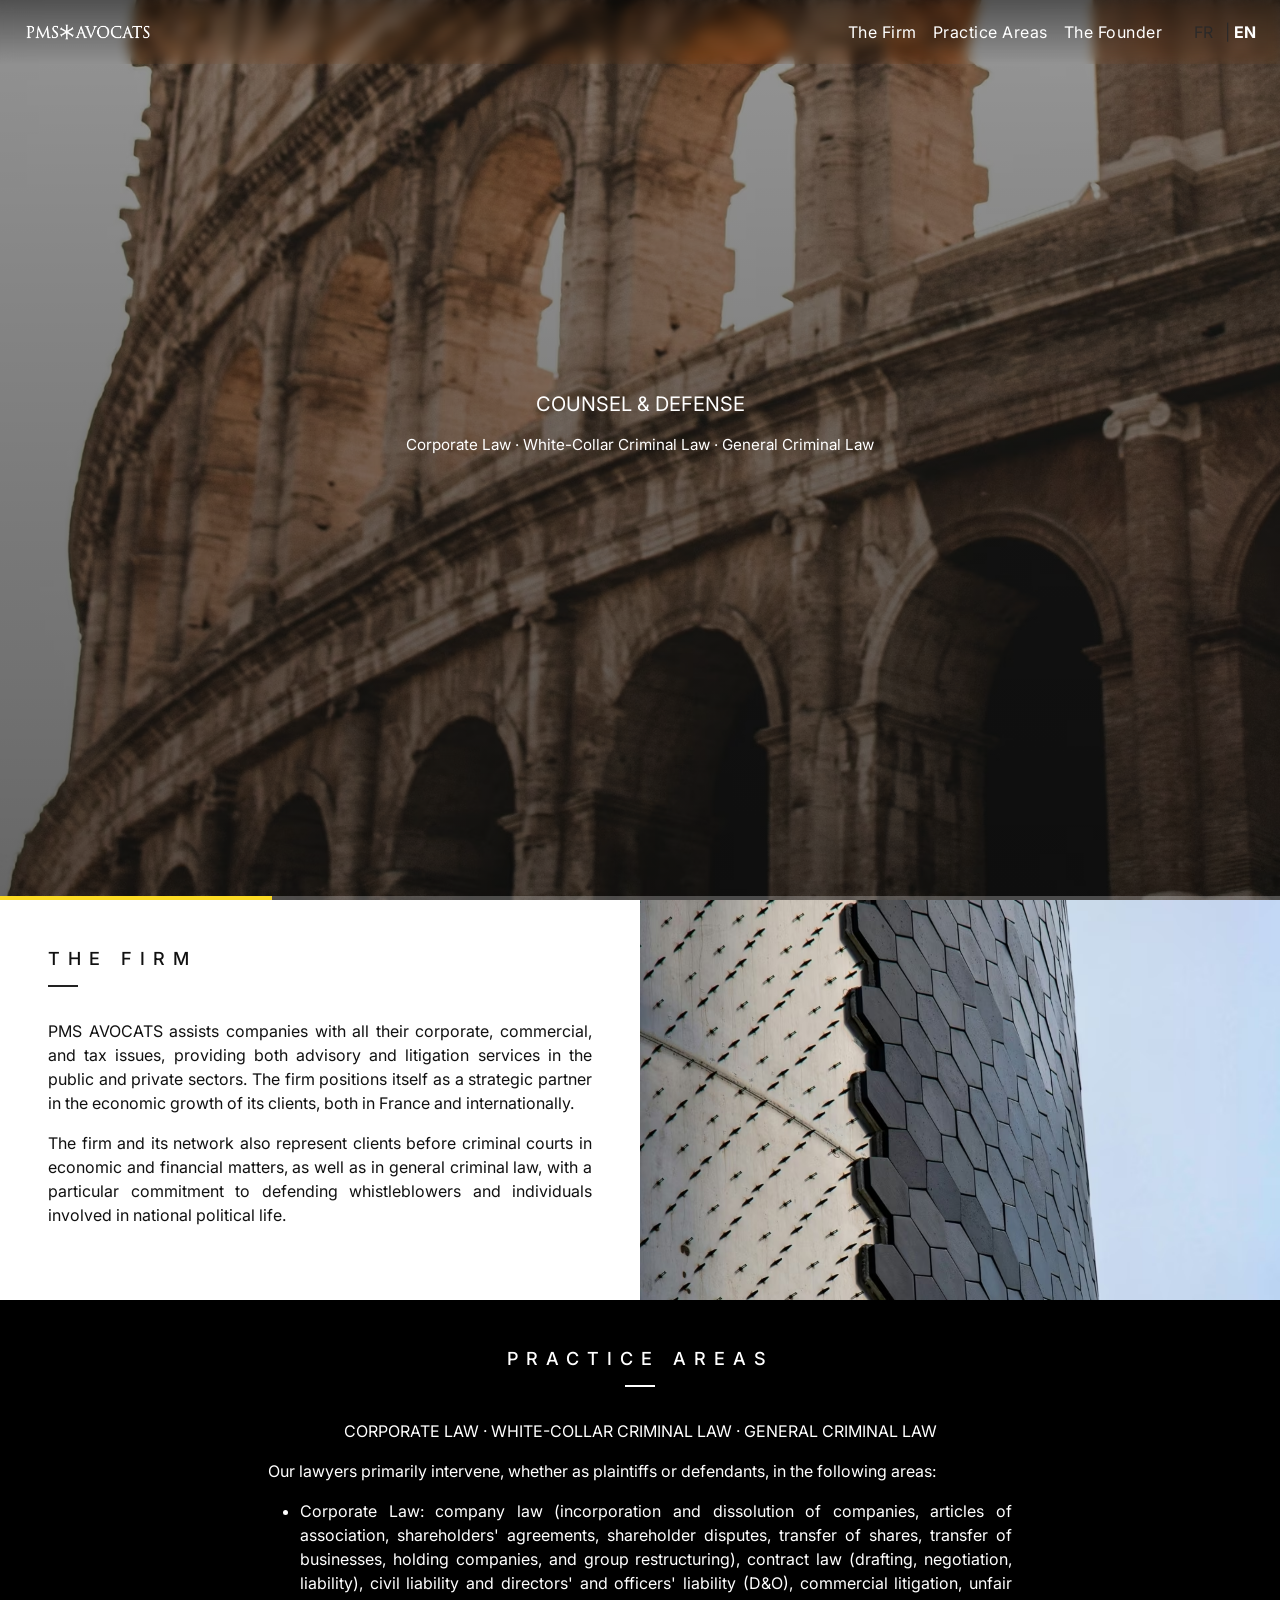
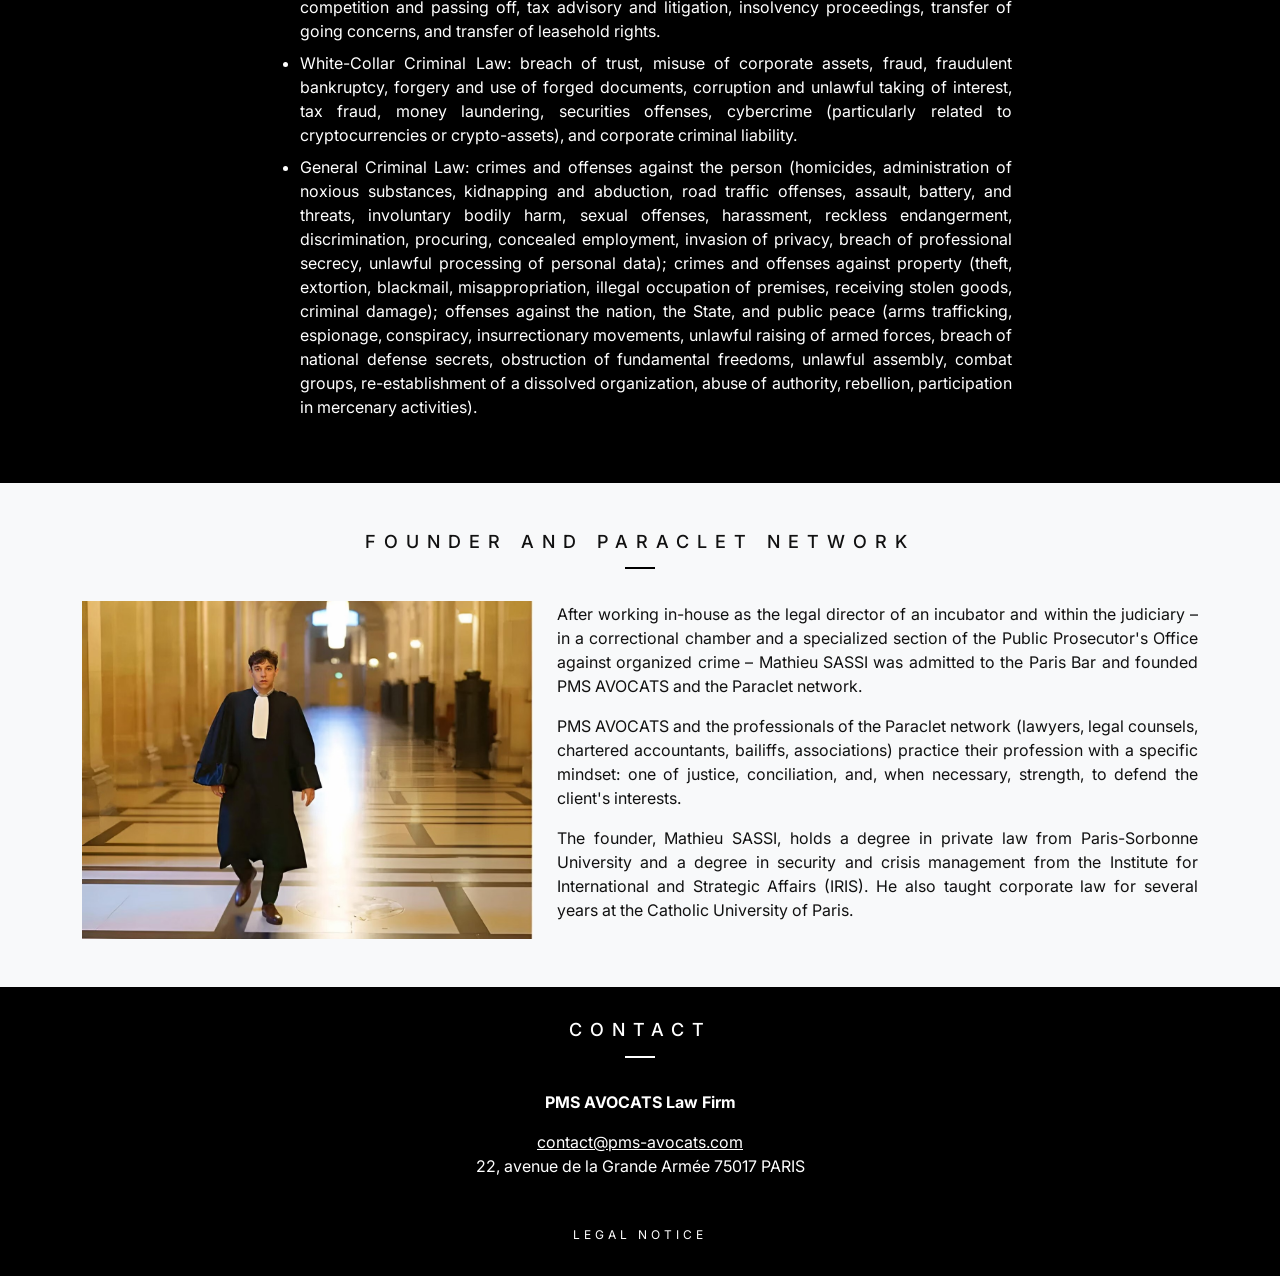
==== en/index.html @ 6a9037cd "Optimize font loading in index.html" ====
<!DOCTYPE html>
<html lang="en">
<head>
  <meta charset="UTF-8" />
  <meta name="viewport" content="width=device-width, initial-scale=1" />
  <meta name="description" content="PMS AVOCATS, founded by Mathieu Sassi, advises and defends companies and individuals in corporate law, white-collar criminal law, and general criminal law. Counsel, defense, and expertise in Paris and throughout France.">
  <meta name="color-scheme" content="light dark" />
  <link rel="canonical" href="https://www.pms-avocats.com/en/">
  <link rel="alternate" hreflang="fr" href="https://www.pms-avocats.com/" />
  <link rel="alternate" hreflang="en" href="https://www.pms-avocats.com/en/" />
  <title>PMS AVOCATS – Law Firm in Paris | Corporate Law, White-Collar Criminal Law & General Criminal Law</title>
  
  <link rel="preconnect" href="https://fonts.googleapis.com">
  <link rel="preconnect" href="https://fonts.gstatic.com" crossorigin>

  <link rel="stylesheet" href="https://fonts.googleapis.com/css2?family=Inter:wght@400;500;600;700&display=swap" media="print" onload="this.media='all'">

  <noscript>
    <link rel="stylesheet" href="https://fonts.googleapis.com/css2?family=Inter:wght@400;500;600;700&display=swap">
  </noscript>
  
  <style>@charset "UTF-8";:root{--bs-blue:#0d6efd;--bs-indigo:#6610f2;--bs-purple:#6f42c1;--bs-pink:#d63384;--bs-red:#dc3545;--bs-orange:#fd7e14;--bs-yellow:#ffc107;--bs-green:#198754;--bs-teal:#20c997;--bs-cyan:#0dcaf0;--bs-black:#000;--bs-white:#fff;--bs-gray:#6c757d;--bs-gray-dark:#343a40;--bs-gray-100:#f8f9fa;--bs-gray-200:#e9ecef;--bs-gray-300:#dee2e6;--bs-gray-400:#ced4da;--bs-gray-500:#adb5bd;--bs-gray-600:#6c757d;--bs-gray-700:#495057;--bs-gray-800:#343a40;--bs-gray-900:#212529;--bs-primary:#0d6efd;--bs-secondary:#6c757d;--bs-success:#198754;--bs-info:#0dcaf0;--bs-warning:#ffc107;--bs-danger:#dc3545;--bs-light:#f8f9fa;--bs-dark:#212529;--bs-primary-rgb:13,110,253;--bs-secondary-rgb:108,117,125;--bs-success-rgb:25,135,84;--bs-info-rgb:13,202,240;--bs-warning-rgb:255,193,7;--bs-danger-rgb:220,53,69;--bs-light-rgb:248,249,250;--bs-dark-rgb:33,37,41;--bs-primary-text-emphasis:#052c65;--bs-secondary-text-emphasis:#2b2f32;--bs-success-text-emphasis:#0a3622;--bs-info-text-emphasis:#055160;--bs-warning-text-emphasis:#664d03;--bs-danger-text-emphasis:#58151c;--bs-light-text-emphasis:#495057;--bs-dark-text-emphasis:#495057;--bs-primary-bg-subtle:#cfe2ff;--bs-secondary-bg-subtle:#e2e3e5;--bs-success-bg-subtle:#d1e7dd;--bs-info-bg-subtle:#cff4fc;--bs-warning-bg-subtle:#fff3cd;--bs-danger-bg-subtle:#f8d7da;--bs-light-bg-subtle:#fcfcfd;--bs-dark-bg-subtle:#ced4da;--bs-primary-border-subtle:#9ec5fe;--bs-secondary-border-subtle:#c4c8cb;--bs-success-border-subtle:#a3cfbb;--bs-info-border-subtle:#9eeaf9;--bs-warning-border-subtle:#ffe69c;--bs-danger-border-subtle:#f1aeb5;--bs-light-border-subtle:#e9ecef;--bs-dark-border-subtle:#adb5bd;--bs-white-rgb:255,255,255;--bs-black-rgb:0,0,0;--bs-font-sans-serif:system-ui,-apple-system,"Segoe UI",Roboto,"Helvetica Neue","Noto Sans","Liberation Sans",Arial,sans-serif,"Apple Color Emoji","Segoe UI Emoji","Segoe UI Symbol","Noto Color Emoji";--bs-font-monospace:SFMono-Regular,Menlo,Monaco,Consolas,"Liberation Mono","Courier New",monospace;--bs-gradient:linear-gradient(180deg, rgba(255, 255, 255, 0.15), rgba(255, 255, 255, 0));--bs-body-font-family:var(--bs-font-sans-serif);--bs-body-font-size:1rem;--bs-body-font-weight:400;--bs-body-line-height:1.5;--bs-body-color:#212529;--bs-body-color-rgb:33,37,41;--bs-body-bg:#fff;--bs-body-bg-rgb:255,255,255;--bs-emphasis-color:#000;--bs-emphasis-color-rgb:0,0,0;--bs-secondary-color:rgba(33, 37, 41, 0.75);--bs-secondary-color-rgb:33,37,41;--bs-secondary-bg:#e9ecef;--bs-secondary-bg-rgb:233,236,239;--bs-tertiary-color:rgba(33, 37, 41, 0.5);--bs-tertiary-color-rgb:33,37,41;--bs-tertiary-bg:#f8f9fa;--bs-tertiary-bg-rgb:248,249,250;--bs-heading-color:inherit;--bs-link-color:#0d6efd;--bs-link-color-rgb:13,110,253;--bs-link-decoration:underline;--bs-link-hover-color:#0a58ca;--bs-link-hover-color-rgb:10,88,202;--bs-code-color:#d63384;--bs-highlight-color:#212529;--bs-highlight-bg:#fff3cd;--bs-border-width:1px;--bs-border-style:solid;--bs-border-color:#dee2e6;--bs-border-color-translucent:rgba(0, 0, 0, 0.175);--bs-border-radius:0.375rem;--bs-border-radius-sm:0.25rem;--bs-border-radius-lg:0.5rem;--bs-border-radius-xl:1rem;--bs-border-radius-xxl:2rem;--bs-border-radius-2xl:var(--bs-border-radius-xxl);--bs-border-radius-pill:50rem;--bs-box-shadow:0 0.5rem 1rem rgba(0, 0, 0, 0.15);--bs-box-shadow-sm:0 0.125rem 0.25rem rgba(0, 0, 0, 0.075);--bs-box-shadow-lg:0 1rem 3rem rgba(0, 0, 0, 0.175);--bs-box-shadow-inset:inset 0 1px 2px rgba(0, 0, 0, 0.075);--bs-focus-ring-width:0.25rem;--bs-focus-ring-opacity:0.25;--bs-focus-ring-color:rgba(13, 110, 253, 0.25);--bs-form-valid-color:#198754;--bs-form-valid-border-color:#198754;--bs-form-invalid-color:#dc3545;--bs-form-invalid-border-color:#dc3545}*,::after,::before{box-sizing:border-box}@media (prefers-reduced-motion:no-preference){:root{scroll-behavior:smooth}}body{margin:0;font-family:var(--bs-body-font-family);font-size:var(--bs-body-font-size);font-weight:var(--bs-body-font-weight);line-height:var(--bs-body-line-height);color:var(--bs-body-color);text-align:var(--bs-body-text-align);background-color:var(--bs-body-bg);-webkit-text-size-adjust:100%}p{margin-top:0;margin-bottom:1rem}ul{padding-left:2rem}ul{margin-top:0;margin-bottom:1rem}a{color:rgba(var(--bs-link-color-rgb),var(--bs-link-opacity,1));text-decoration:underline}img{vertical-align:middle}button{border-radius:0}button{margin:0;font-family:inherit;font-size:inherit;line-height:inherit}button{text-transform:none}[type=button],button{-webkit-appearance:button}::-moz-focus-inner{padding:0;border-style:none}::-webkit-datetime-edit-day-field,::-webkit-datetime-edit-fields-wrapper,::-webkit-datetime-edit-hour-field,::-webkit-datetime-edit-minute,::-webkit-datetime-edit-month-field,::-webkit-datetime-edit-text,::-webkit-datetime-edit-year-field{padding:0}::-webkit-inner-spin-button{height:auto}::-webkit-search-decoration{-webkit-appearance:none}::-webkit-color-swatch-wrapper{padding:0}::-webkit-file-upload-button{font:inherit;-webkit-appearance:button}::file-selector-button{font:inherit;-webkit-appearance:button}.container-fluid{--bs-gutter-x:1.5rem;--bs-gutter-y:0;width:100%;padding-right:calc(var(--bs-gutter-x)*.5);padding-left:calc(var(--bs-gutter-x)*.5);margin-right:auto;margin-left:auto}:root{--bs-breakpoint-xs:0;--bs-breakpoint-sm:576px;--bs-breakpoint-md:768px;--bs-breakpoint-lg:992px;--bs-breakpoint-xl:1200px;--bs-breakpoint-xxl:1400px}.collapse:not(.show){display:none}.nav-link{display:block;padding:var(--bs-nav-link-padding-y) var(--bs-nav-link-padding-x);font-size:var(--bs-nav-link-font-size);font-weight:var(--bs-nav-link-font-weight);color:var(--bs-nav-link-color);text-decoration:none;background:0 0;border:0}.navbar{--bs-navbar-padding-x:0;--bs-navbar-padding-y:0.5rem;--bs-navbar-color:rgba(var(--bs-emphasis-color-rgb), 0.65);--bs-navbar-hover-color:rgba(var(--bs-emphasis-color-rgb), 0.8);--bs-navbar-disabled-color:rgba(var(--bs-emphasis-color-rgb), 0.3);--bs-navbar-active-color:rgba(var(--bs-emphasis-color-rgb), 1);--bs-navbar-brand-padding-y:0.3125rem;--bs-navbar-brand-margin-end:1rem;--bs-navbar-brand-font-size:1.25rem;--bs-navbar-brand-color:rgba(var(--bs-emphasis-color-rgb), 1);--bs-navbar-brand-hover-color:rgba(var(--bs-emphasis-color-rgb), 1);--bs-navbar-nav-link-padding-x:0.5rem;--bs-navbar-toggler-padding-y:0.25rem;--bs-navbar-toggler-padding-x:0.75rem;--bs-navbar-toggler-font-size:1.25rem;--bs-navbar-toggler-icon-bg:url("data:image/svg+xml,%3csvg xmlns='http://www.w3.org/2000/svg' viewBox='0 0 30 30'%3e%3cpath stroke='rgba%2833, 37, 41, 0.75%29' stroke-linecap='round' stroke-miterlimit='10' stroke-width='2' d='M4 7h22M4 15h22M4 23h22'/%3e%3c/svg%3e");--bs-navbar-toggler-border-color:rgba(var(--bs-emphasis-color-rgb), 0.15);--bs-navbar-toggler-border-radius:var(--bs-border-radius);--bs-navbar-toggler-focus-width:0.25rem;position:relative;display:flex;flex-wrap:wrap;align-items:center;justify-content:space-between;padding:var(--bs-navbar-padding-y) var(--bs-navbar-padding-x)}.navbar>.container-fluid{display:flex;flex-wrap:inherit;align-items:center;justify-content:space-between}.navbar-brand{padding-top:var(--bs-navbar-brand-padding-y);padding-bottom:var(--bs-navbar-brand-padding-y);margin-right:var(--bs-navbar-brand-margin-end);font-size:var(--bs-navbar-brand-font-size);color:var(--bs-navbar-brand-color);text-decoration:none;white-space:nowrap}.navbar-nav{--bs-nav-link-padding-x:0;--bs-nav-link-padding-y:0.5rem;--bs-nav-link-font-weight: ;--bs-nav-link-color:var(--bs-navbar-color);--bs-nav-link-hover-color:var(--bs-navbar-hover-color);--bs-nav-link-disabled-color:var(--bs-navbar-disabled-color);display:flex;flex-direction:column;padding-left:0;margin-bottom:0;list-style:none}.navbar-collapse{flex-grow:1;flex-basis:100%;align-items:center}.navbar-toggler{padding:var(--bs-navbar-toggler-padding-y) var(--bs-navbar-toggler-padding-x);font-size:var(--bs-navbar-toggler-font-size);line-height:1;color:var(--bs-navbar-color);background-color:transparent;border:var(--bs-border-width) solid var(--bs-navbar-toggler-border-color);border-radius:var(--bs-navbar-toggler-border-radius)}.navbar-toggler-icon{display:inline-block;width:1.5em;height:1.5em;vertical-align:middle;background-image:var(--bs-navbar-toggler-icon-bg);background-repeat:no-repeat;background-position:center;background-size:100%}@media (min-width:992px){.navbar-expand-lg{flex-wrap:nowrap;justify-content:flex-start}.navbar-expand-lg .navbar-nav{flex-direction:row}.navbar-expand-lg .navbar-nav .nav-link{padding-right:var(--bs-navbar-nav-link-padding-x);padding-left:var(--bs-navbar-nav-link-padding-x)}.navbar-expand-lg .navbar-collapse{display:flex!important;flex-basis:auto}.navbar-expand-lg .navbar-toggler{display:none}}.navbar-dark{--bs-navbar-color:rgba(255, 255, 255, 0.55);--bs-navbar-hover-color:rgba(255, 255, 255, 0.75);--bs-navbar-disabled-color:rgba(255, 255, 255, 0.25);--bs-navbar-active-color:#fff;--bs-navbar-brand-color:#fff;--bs-navbar-brand-hover-color:#fff;--bs-navbar-toggler-border-color:rgba(255, 255, 255, 0.1);--bs-navbar-toggler-icon-bg:url("data:image/svg+xml,%3csvg xmlns='http://www.w3.org/2000/svg' viewBox='0 0 30 30'%3e%3cpath stroke='rgba%28255, 255, 255, 0.55%29' stroke-linecap='round' stroke-miterlimit='10' stroke-width='2' d='M4 7h22M4 15h22M4 23h22'/%3e%3c/svg%3e")}:root{--bs-btn-close-filter: }.carousel{position:relative}.carousel-inner{position:relative;width:100%;overflow:hidden}.carousel-inner::after{display:block;clear:both;content:""}.carousel-item{position:relative;display:none;float:left;width:100%;margin-right:-100%;-webkit-backface-visibility:hidden;backface-visibility:hidden}.carousel-item.active{display:block}.carousel-fade .carousel-item{opacity:0;transform:none}.carousel-fade .carousel-item.active{z-index:1;opacity:1}.carousel-caption{position:absolute;right:15%;bottom:1.25rem;left:15%;padding-top:1.25rem;padding-bottom:1.25rem;color:var(--bs-carousel-caption-color);text-align:center}:root{--bs-carousel-indicator-active-bg:#fff;--bs-carousel-caption-color:#fff;--bs-carousel-control-icon-filter: }.d-block{display:block!important}.d-flex{display:flex!important}.position-relative{position:relative!important}.w-100{width:100%!important}.h-100{height:100%!important}.flex-column{flex-direction:column!important}.justify-content-end{justify-content:flex-end!important}.justify-content-center{justify-content:center!important}.align-items-center{align-items:center!important}.me-2{margin-right:.5rem!important}.px-4{padding-right:1.5rem!important;padding-left:1.5rem!important}.fw-bold{font-weight:700!important}.text-decoration-none{text-decoration:none!important}.text-white{--bs-text-opacity:1;color:rgba(var(--bs-white-rgb),var(--bs-text-opacity))!important}.text-muted{--bs-text-opacity:1;color:var(--bs-secondary-color)!important}@media (min-width:992px){.align-items-lg-center{align-items:center!important}.ms-lg-4{margin-left:1.5rem!important}}:root{--nav-h:64px;--nav-bg:rgba(0,0,0,.85);--nav-hover:rgba(0,0,0,.45)}html{scroll-behavior:smooth;scroll-padding-top:var(--nav-h);height:100%}body{font-family:Inter,system-ui,-apple-system,Segoe UI,Roboto,Helvetica,Arial,"Apple Color Emoji","Segoe UI Emoji","Noto Color Emoji",sans-serif;padding-top:0;background:#fff;color:#111;height:100%;display:flex;flex-direction:column}main{flex:1}.custom-navbar{height:var(--nav-h);z-index:1050;box-shadow:0 6px 20px rgba(0,0,0,.25);backdrop-filter:saturate(160%) blur(6px);position:fixed;top:0;left:0;right:0;background-color:transparent;box-shadow:none;backdrop-filter:none}.custom-navbar:not(.scrolled){background:linear-gradient(180deg,rgba(0,0,0,.45),rgba(0,0,0,0));backdrop-filter:saturate(160%) blur(6px)}.navbar .nav-link{letter-spacing:.5px}.menu-overlay{position:fixed;top:0;left:0;right:0;bottom:0;background:rgba(0,0,0,.9);z-index:1040;display:none}#mainCarousel,#mainCarousel .carousel-item{height:100vh}#mainCarousel img{object-fit:cover}#mainCarousel .carousel-item::before{content:"";position:absolute;inset:0;background:linear-gradient(to bottom,rgba(0,0,0,.35),rgba(0,0,0,.55))}#mainCarousel .resume{text-transform:uppercase;color:#fff;font-size:clamp(1rem,2.5vw,1.25rem)}#mainCarousel .detail{color:#fff;line-height:1.35;font-weight:400;font-size:clamp(.8rem,1.4vw,.95rem)}.carousel-caption{opacity:0;transform:translateY(24px)}#mainCarousel{position:relative}.carousel-progress{position:absolute;left:0;right:0;bottom:0;height:4px;background:rgba(255,255,255,.25);z-index:1049;overflow:hidden}.carousel-progress__bar{height:100%;width:0%;background:#fcdb24}section{scroll-margin-top:calc(var(--nav-h) + 12px)}@media (max-width:576px){body{padding-left:0;padding-right:0}.navbar-nav .nav-link{padding-top:.75rem;padding-bottom:.75rem}}</style>

  <link rel="stylesheet" href="../assets/css/bootstrap.min.purged.css" media="print" onload="this.media='all'">
  <link rel="stylesheet" href="../assets/css/style.min.css" media="print" onload="this.media='all'">
  
  <noscript>
    <link rel="stylesheet" href="../assets/css/bootstrap.min.purged.css">
    <link rel="stylesheet" href="../assets/css/style.min.css">
  </noscript>

  <link rel="icon" type="image/png" href="../assets/img/favicon.png">

  <script async src="https://www.googletagmanager.com/gtag/js?id=G-3EPS3WKGY2"></script>
  <script>
    window.dataLayer = window.dataLayer || [];
    function gtag(){dataLayer.push(arguments);}
    gtag('js', new Date());
    gtag('config', 'G-3EPS3WKGY2');
  </script>
</head>

<body class="page-home">
  <div class="menu-overlay"></div>
  
  <nav class="navbar navbar-expand-lg navbar-dark custom-navbar" role="navigation" aria-label="Main navigation">
    <div class="container-fluid px-4">
      <a class="navbar-brand d-flex align-items-center text-white fw-bold" href="index.html">
        <img src="../assets/img/logo.png" fetchpriority="high" alt="PMS AVOCATS" width="128" height="40" class="me-2" style="object-fit:contain;">
      </a>

      <button class="navbar-toggler" type="button" data-bs-toggle="collapse" data-bs-target="#navbarNav" aria-controls="navbarNav" aria-expanded="false" aria-label="Toggle navigation">
        <span class="navbar-toggler-icon"></span>
      </button>

      <div class="collapse navbar-collapse justify-content-end" id="navbarNav">
        <ul class="navbar-nav align-items-lg-center">
          <li class="nav-item"><a class="nav-link text-white" href="index.html#cabinet">The Firm</a></li>
          <li class="nav-item"><a class="nav-link text-white" href="index.html#expertise">Practice Areas</a></li>
          <li class="nav-item"><a class="nav-link text-white" href="index.html#fondateur">The Founder</a></li>
        </ul>
        
        <div class="ms-lg-4 text-white">
          <a href="../index.html" class="text-muted text-decoration-none me-2">FR</a>
          <span class="text-muted">|</span>
          <span class="text-white text-decoration-none ms-2 fw-bold">EN</span>
        </div>
      </div>
    </div>
  </nav>

  <main id="main-content" role="main" style="flex: 1;">
    <section id="mainCarousel" class="carousel slide carousel-fade" data-bs-ride="carousel" data-bs-interval="8000" data-bs-pause="false" data-bs-wrap="true" data-bs-touch="true" aria-label="PMS AVOCATS Presentation" aria-live="polite">
      <div class="carousel-inner">
        <div class="carousel-item active position-relative">
          <picture>
            <source srcset="../assets/img/colise-mobile.avif" media="(max-width: 768px)">
            <source srcset="../assets/img/colise-tablette.avif" media="(max-width: 1200px)">
            <img src="../assets/img/colise-desktop.avif" class="d-block w-100 h-100" alt="cabinet-pms-avocats" width="1920" height="1080" fetchpriority="high" decoding="async">
          </picture>
          <div class="carousel-caption d-flex flex-column justify-content-center align-items-center h-100">
            <p class="resume">Counsel & Defense</p>
            <p class="detail">Corporate Law · White-Collar Criminal Law · General Criminal Law</p>
          </div>
        </div>
        <div class="carousel-item position-relative">
          <picture>
            <source srcset="../assets/img/lame-mobile.avif" media="(max-width: 768px)">
            <source srcset="../assets/img/lame-tablette.avif" media="(max-width: 1200px)">
            <img src="../assets/img/lame-desktop.avif" class="d-block w-100 h-100" alt="PMS AVOCATS Law Firm in Paris" width="1920" height="1080" decoding="async">
          </picture>
          <div class="carousel-caption d-flex flex-column justify-content-center align-items-center h-100">
            <p class="resume">Counsel & Defense</p>
            <p class="detail">Corporate Law · White-Collar Criminal Law · General Criminal Law</p>
          </div>
        </div>
      </div>
      <div class="carousel-progress" aria-hidden="true">
        <div class="carousel-progress__bar" style="width:0%"></div>
      </div>
    </section>

    <section id="cabinet" class="fade">
      <div class="container-fluid px-0">
        <div class="row align-items-stretch g-0">
          <div class="col-12 col-md-6 p-5">
            <h2 class="section-title left">The Firm</h2>
            <p class="text-justify">PMS AVOCATS assists companies with all their corporate, commercial, and tax issues, providing both advisory and litigation services in the public and private sectors. The firm positions itself as a strategic partner in the economic growth of its clients, both in France and internationally.</p>
            <p class="text-justify">The firm and its network also represent clients before criminal courts in economic and financial matters, as well as in general criminal law, with a particular commitment to defending whistleblowers and individuals involved in national political life.</p>
          </div>
          <div class="col-12 col-md-6">
            <picture>
              <source srcset="../assets/img/starship-mobile.avif" media="(max-width: 768px)">
              <img src="../assets/img/starship.avif" class="img-fluid" alt="PMS AVOCATS Law Firm in Paris" width="960" height="600" loading="lazy" decoding="async">
            </picture>
          </div>
        </div>
      </div>
    </section>

    <section id="expertise" class="business-law-section py-5 fade">
      <div class="container text-center">
        <div class="col-lg-8 mx-auto">
          <h2 class="section-title center">Practice Areas</h2>
          <span>Corporate Law · White-Collar Criminal Law · General Criminal Law</span>
          <p class="text-justify mt-3">Our lawyers primarily intervene, whether as plaintiffs or defendants, in the following areas:</p>
          <ul class="text-start">
            <li class="mb-2 text-justify">Corporate Law: company law (incorporation and dissolution of companies, articles of association, shareholders' agreements, shareholder disputes, transfer of shares, transfer of businesses, holding companies, and group restructuring), contract law (drafting, negotiation, liability), civil liability and directors' and officers' liability (D&O), commercial litigation, unfair competition and passing off, tax advisory and litigation, insolvency proceedings, transfer of going concerns, and transfer of leasehold rights.</li>
            <li class="mb-2 text-justify">White-Collar Criminal Law: breach of trust, misuse of corporate assets, fraud, fraudulent bankruptcy, forgery and use of forged documents, corruption and unlawful taking of interest, tax fraud, money laundering, securities offenses, cybercrime (particularly related to cryptocurrencies or crypto-assets), and corporate criminal liability.</li>
            <li class="text-justify">General Criminal Law: crimes and offenses against the person (homicides, administration of noxious substances, kidnapping and abduction, road traffic offenses, assault, battery, and threats, involuntary bodily harm, sexual offenses, harassment, reckless endangerment, discrimination, procuring, concealed employment, invasion of privacy, breach of professional secrecy, unlawful processing of personal data); crimes and offenses against property (theft, extortion, blackmail, misappropriation, illegal occupation of premises, receiving stolen goods, criminal damage); offenses against the nation, the State, and public peace (arms trafficking, espionage, conspiracy, insurrectionary movements, unlawful raising of armed forces, breach of national defense secrets, obstruction of fundamental freedoms, unlawful assembly, combat groups, re-establishment of a dissolved organization, abuse of authority, rebellion, participation in mercenary activities).</li>
          </ul>
        </div>
      </div>
    </section>

    <section id="fondateur" class="founder-section py-5 bg-light fade">
      <div class="container">
        <h2 class="section-title center black">Founder and Paraclet Network</h2>
        <div class="row align-items-center g-4">
          <div class="col-md-5 text-center">
            <picture>
              <source srcset="../assets/img/mathieu-mobile.avif" media="(max-width: 768px)">
              <img src="../assets/img/mathieu.avif" class="img-fluid" alt="Maître Mathieu Sassi, avocat fondateur de PMS AVOCATS" width="1288" height="966" loading="lazy" decoding="async">
            </picture>
          </div>
          <div class="col-md-7">
              <p class="text-justify">After working in-house as the legal director of an incubator and within the judiciary – in a correctional chamber and a specialized section of the Public Prosecutor's Office against organized crime – <span class="text-nowrap">Mathieu SASSI</span> was admitted to the Paris Bar and founded PMS AVOCATS and the Paraclet network.</p>
              <p class="text-justify">PMS AVOCATS and the professionals of the Paraclet network (lawyers, legal counsels, chartered accountants, bailiffs, associations) practice their profession with a specific mindset: one of justice, conciliation, and, when necessary, strength, to defend the client's interests.</p>
              <p class="text-justify">The founder, Mathieu SASSI, holds a degree in private law from Paris-Sorbonne University and a degree in security and crisis management from the Institute for International and Strategic Affairs (IRIS). He also taught corporate law for several years at the Catholic University of Paris.</p>
          </div>
        </div>
      </div>
    </section>
  </main>

  <footer class="bg-black text-white py-3">
    <section id="contact" class="bg-black text-white py-3">
      <div class="container">
        <h2 class="section-title center">Contact</h2>
        <div class="row justify-content-center">
          <div class="col-md-6 text-center">
            <p><strong>PMS AVOCATS Law Firm</strong></p>
            <a href="mailto:contact@pms-avocats.com" class="text-white">contact@pms-avocats.com</a>
            <p>22, avenue de la Grande Armée 75017 PARIS</p>
          </div>
        </div>
      </div>
    </section>
    <div class="bg-black text-white py-3">
      <div class="container d-flex justify-content-center">
        <!-- Attention à ce lien : s'il pointe vers le fichier français ou anglais -->
        <a href="mentions-legales.html" class="legal text-white">Legal Notice</a>
      </div>
    </div>
  </footer>

  <script src="../assets/js/bootstrap.bundle.min.js" defer></script>
  <script src="../assets/js/base.js" defer></script>
  <script src="../assets/js/home.js" defer></script>
</body>
</html>
---- assets/css/style.min.css ----
:root{--nav-h:64px;--nav-bg:rgba(0,0,0,.85);--nav-hover:rgba(0,0,0,.45)}html{scroll-behavior:smooth;scroll-padding-top:var(--nav-h);height:100%}body{font-family:Inter,system-ui,-apple-system,Segoe UI,Roboto,Helvetica,Arial,"Apple Color Emoji","Segoe UI Emoji","Noto Color Emoji",sans-serif;padding-top:0;background:#fff;color:#111;height:100%;display:flex;flex-direction:column}main{flex:1}body.page-resources{background:#f8f9fa}.btn.btn-theme-dark,.btn.btn-theme-outline,.btn.btn-theme-outline-light{text-transform:uppercase;letter-spacing:.08em;border-radius:999px;font-weight:600;padding:.5rem 1.5rem;transition:transform .2s ease,box-shadow .2s ease,background-color .2s ease,color .2s ease}.btn.btn-theme-dark{background-color:#111;color:#fff;border:2px solid #111}.btn.btn-theme-dark:focus,.btn.btn-theme-dark:hover{background-color:#000;border-color:#000;color:#fcdb24;transform:translateY(-1px);box-shadow:0 6px 18px rgba(0,0,0,.2)}.btn.btn-theme-outline{background-color:transparent;color:#111;border:2px solid #111}.btn.btn-theme-outline:focus,.btn.btn-theme-outline:hover{background-color:#111;color:#fff;transform:translateY(-1px);box-shadow:0 6px 18px rgba(0,0,0,.2)}.btn.btn-theme-outline-light{background-color:transparent;color:#fff;border:2px solid rgba(255,255,255,.85)}.btn.btn-theme-outline-light:focus,.btn.btn-theme-outline-light:hover{background-color:#fff;color:#111;transform:translateY(-1px);box-shadow:0 6px 18px rgba(0,0,0,.2)}.page-hero{background:#000;color:#fff;padding:4rem 0}.page-hero h1{font-family:Inter,system-ui,-apple-system,Segoe UI,Roboto,Arial,sans-serif;text-transform:uppercase;letter-spacing:6px;font-size:clamp(1.25rem, 3vw, 1.75rem);margin:0}.page-hero .subtitle{opacity:.9;margin-top:.5rem}.page-section{padding:2.5rem 0}.custom-navbar{height:var(--nav-h);transition:background-color .3s ease,box-shadow .3s ease,backdrop-filter .3s ease;z-index:1050;box-shadow:0 6px 20px rgba(0,0,0,.25);backdrop-filter:saturate(160%) blur(6px);position:fixed;top:0;left:0;right:0;background-color:transparent;box-shadow:none;backdrop-filter:none}.custom-navbar:not(.scrolled){background:linear-gradient(180deg,rgba(0,0,0,.45),rgba(0,0,0,0));backdrop-filter:saturate(160%) blur(6px)}.custom-navbar.scrolled{background-color:var(--nav-bg);box-shadow:0 6px 20px rgba(0,0,0,.25);backdrop-filter:saturate(160%) blur(6px)}.navbar .nav-link{letter-spacing:.5px}.navbar .btn-link img{transition:transform .2s ease,opacity .2s ease}.navbar .btn-link:hover img{transform:scale(1.1);opacity:1}select.form-select-sm{color:#fff;background-color:transparent;border:none;font-weight:500;text-transform:uppercase;cursor:pointer;appearance:none}select.form-select-sm:focus{outline:0;box-shadow:none}option{color:#000}.menu-overlay{position:fixed;top:0;left:0;right:0;bottom:0;background:rgba(0,0,0,.9);z-index:1040;display:none}.menu-overlay.active{display:block}#mainCarousel,#mainCarousel .carousel-item{height:100vh}#mainCarousel img{object-fit:cover}#mainCarousel .carousel-item::before{content:"";position:absolute;inset:0;background:linear-gradient(to bottom,rgba(0,0,0,.35),rgba(0,0,0,.55));pointer-events:none}#mainCarousel .name{letter-spacing:6px;font-size:clamp(.9rem, 1.2vw, 1rem);text-transform:uppercase;color:#fff}#mainCarousel .resume{text-transform:uppercase;color:#fff;font-size:clamp(1rem, 2.5vw, 1.25rem)}#mainCarousel .detail{color:#fff;line-height:1.35;font-weight:400;font-size:clamp(.8rem, 1.4vw, .95rem)}.carousel-caption{opacity:0;transform:translateY(24px);transition:opacity .6s ease,transform .6s ease}.carousel-caption.show-caption{opacity:1;transform:translateY(0)}#mainCarousel{position:relative}.carousel-progress{position:absolute;left:0;right:0;bottom:0;height:4px;background:rgba(255,255,255,.25);z-index:1049;overflow:hidden;pointer-events:none}.carousel-progress__bar{height:100%;width:0%;background:#fcdb24;transition:width .08s linear}@media (prefers-reduced-motion:reduce){.carousel-progress__bar{transition:none}}h2.section-title{font-size:18px;letter-spacing:8px;text-transform:uppercase;position:relative;margin-bottom:2rem}h2.section-title::after{content:"";display:block;width:30px;height:2px;margin-top:15px;background:#222}h2.section-title.center{text-align:center}h2.section-title.center::after{margin:15px auto 0;background:#fff}h2.section-title.center.black::after{background:#000}.legal{font-size:12px;letter-spacing:4px;text-transform:uppercase;text-decoration:none}.split-section{display:flex;flex-wrap:wrap}.split-section>.split-left,.split-section>.split-right{flex:0 0 100%;max-width:100%}@media (min-width:768px){.split-section>.split-left,.split-section>.split-right{flex:0 0 50%;max-width:50%}}.split-left{background:#fff;display:flex;justify-content:center;align-items:center;padding:3rem 2rem}.split-right img{width:100%;height:100%;object-fit:cover}.business-law-section{background:#000;color:#fff}.business-law-section span{text-transform:uppercase}.text-justify{text-align:justify;hyphens:auto}section{scroll-margin-top:calc(var(--nav-h) + 12px)}a:focus-visible,button:focus-visible{outline:2px dashed #999;outline-offset:2px}.page-home .fade{opacity:0;transform:translateY(16px);transition:opacity .6s ease,transform .6s ease}.page-home .fade.show{opacity:1;transform:none}@media (max-width:576px){body{padding-left:0;padding-right:0}.business-law-section,.contact-section,.page-hero,.page-section{width:100vw;margin-left:calc(-1 * (100vw - 100%)/ 2)}.page-hero{padding:4rem 0;text-align:center}.page-hero h1{font-size:1.25rem;letter-spacing:3px}.page-hero .subtitle{font-size:.9rem}.navbar-nav .nav-link{padding-top:.75rem;padding-bottom:.75rem}.page-resources a.btn,.page-resources a.text-decoration-none{padding-left:1rem!important;padding-right:1rem!important}}@media (max-width:576px){.container.page-section{padding-left:1.25rem;padding-right:1.25rem}.contact-section .container{padding-left:1rem;padding-right:1rem}.page-hero .container{padding-left:1rem;padding-right:1rem}.footer .container{padding-left:1rem;padding-right:1rem}}#cabinet{width:100%;margin-left:0}#cabinet img{width:100%;height:100%;object-fit:cover;display:block}
---- assets/css/style.min.css ----
:root{--nav-h:64px;--nav-bg:rgba(0,0,0,.85);--nav-hover:rgba(0,0,0,.45)}html{scroll-behavior:smooth;scroll-padding-top:var(--nav-h);height:100%}body{font-family:Inter,system-ui,-apple-system,Segoe UI,Roboto,Helvetica,Arial,"Apple Color Emoji","Segoe UI Emoji","Noto Color Emoji",sans-serif;padding-top:0;background:#fff;color:#111;height:100%;display:flex;flex-direction:column}main{flex:1}body.page-resources{background:#f8f9fa}.btn.btn-theme-dark,.btn.btn-theme-outline,.btn.btn-theme-outline-light{text-transform:uppercase;letter-spacing:.08em;border-radius:999px;font-weight:600;padding:.5rem 1.5rem;transition:transform .2s ease,box-shadow .2s ease,background-color .2s ease,color .2s ease}.btn.btn-theme-dark{background-color:#111;color:#fff;border:2px solid #111}.btn.btn-theme-dark:focus,.btn.btn-theme-dark:hover{background-color:#000;border-color:#000;color:#fcdb24;transform:translateY(-1px);box-shadow:0 6px 18px rgba(0,0,0,.2)}.btn.btn-theme-outline{background-color:transparent;color:#111;border:2px solid #111}.btn.btn-theme-outline:focus,.btn.btn-theme-outline:hover{background-color:#111;color:#fff;transform:translateY(-1px);box-shadow:0 6px 18px rgba(0,0,0,.2)}.btn.btn-theme-outline-light{background-color:transparent;color:#fff;border:2px solid rgba(255,255,255,.85)}.btn.btn-theme-outline-light:focus,.btn.btn-theme-outline-light:hover{background-color:#fff;color:#111;transform:translateY(-1px);box-shadow:0 6px 18px rgba(0,0,0,.2)}.page-hero{background:#000;color:#fff;padding:4rem 0}.page-hero h1{font-family:Inter,system-ui,-apple-system,Segoe UI,Roboto,Arial,sans-serif;text-transform:uppercase;letter-spacing:6px;font-size:clamp(1.25rem, 3vw, 1.75rem);margin:0}.page-hero .subtitle{opacity:.9;margin-top:.5rem}.page-section{padding:2.5rem 0}.custom-navbar{height:var(--nav-h);transition:background-color .3s ease,box-shadow .3s ease,backdrop-filter .3s ease;z-index:1050;box-shadow:0 6px 20px rgba(0,0,0,.25);backdrop-filter:saturate(160%) blur(6px);position:fixed;top:0;left:0;right:0;background-color:transparent;box-shadow:none;backdrop-filter:none}.custom-navbar:not(.scrolled){background:linear-gradient(180deg,rgba(0,0,0,.45),rgba(0,0,0,0));backdrop-filter:saturate(160%) blur(6px)}.custom-navbar.scrolled{background-color:var(--nav-bg);box-shadow:0 6px 20px rgba(0,0,0,.25);backdrop-filter:saturate(160%) blur(6px)}.navbar .nav-link{letter-spacing:.5px}.navbar .btn-link img{transition:transform .2s ease,opacity .2s ease}.navbar .btn-link:hover img{transform:scale(1.1);opacity:1}select.form-select-sm{color:#fff;background-color:transparent;border:none;font-weight:500;text-transform:uppercase;cursor:pointer;appearance:none}select.form-select-sm:focus{outline:0;box-shadow:none}option{color:#000}.menu-overlay{position:fixed;top:0;left:0;right:0;bottom:0;background:rgba(0,0,0,.9);z-index:1040;display:none}.menu-overlay.active{display:block}#mainCarousel,#mainCarousel .carousel-item{height:100vh}#mainCarousel img{object-fit:cover}#mainCarousel .carousel-item::before{content:"";position:absolute;inset:0;background:linear-gradient(to bottom,rgba(0,0,0,.35),rgba(0,0,0,.55));pointer-events:none}#mainCarousel .name{letter-spacing:6px;font-size:clamp(.9rem, 1.2vw, 1rem);text-transform:uppercase;color:#fff}#mainCarousel .resume{text-transform:uppercase;color:#fff;font-size:clamp(1rem, 2.5vw, 1.25rem)}#mainCarousel .detail{color:#fff;line-height:1.35;font-weight:400;font-size:clamp(.8rem, 1.4vw, .95rem)}.carousel-caption{opacity:0;transform:translateY(24px);transition:opacity .6s ease,transform .6s ease}.carousel-caption.show-caption{opacity:1;transform:translateY(0)}#mainCarousel{position:relative}.carousel-progress{position:absolute;left:0;right:0;bottom:0;height:4px;background:rgba(255,255,255,.25);z-index:1049;overflow:hidden;pointer-events:none}.carousel-progress__bar{height:100%;width:0%;background:#fcdb24;transition:width .08s linear}@media (prefers-reduced-motion:reduce){.carousel-progress__bar{transition:none}}h2.section-title{font-size:18px;letter-spacing:8px;text-transform:uppercase;position:relative;margin-bottom:2rem}h2.section-title::after{content:"";display:block;width:30px;height:2px;margin-top:15px;background:#222}h2.section-title.center{text-align:center}h2.section-title.center::after{margin:15px auto 0;background:#fff}h2.section-title.center.black::after{background:#000}.legal{font-size:12px;letter-spacing:4px;text-transform:uppercase;text-decoration:none}.split-section{display:flex;flex-wrap:wrap}.split-section>.split-left,.split-section>.split-right{flex:0 0 100%;max-width:100%}@media (min-width:768px){.split-section>.split-left,.split-section>.split-right{flex:0 0 50%;max-width:50%}}.split-left{background:#fff;display:flex;justify-content:center;align-items:center;padding:3rem 2rem}.split-right img{width:100%;height:100%;object-fit:cover}.business-law-section{background:#000;color:#fff}.business-law-section span{text-transform:uppercase}.text-justify{text-align:justify;hyphens:auto}section{scroll-margin-top:calc(var(--nav-h) + 12px)}a:focus-visible,button:focus-visible{outline:2px dashed #999;outline-offset:2px}.page-home .fade{opacity:0;transform:translateY(16px);transition:opacity .6s ease,transform .6s ease}.page-home .fade.show{opacity:1;transform:none}@media (max-width:576px){body{padding-left:0;padding-right:0}.business-law-section,.contact-section,.page-hero,.page-section{width:100vw;margin-left:calc(-1 * (100vw - 100%)/ 2)}.page-hero{padding:4rem 0;text-align:center}.page-hero h1{font-size:1.25rem;letter-spacing:3px}.page-hero .subtitle{font-size:.9rem}.navbar-nav .nav-link{padding-top:.75rem;padding-bottom:.75rem}.page-resources a.btn,.page-resources a.text-decoration-none{padding-left:1rem!important;padding-right:1rem!important}}@media (max-width:576px){.container.page-section{padding-left:1.25rem;padding-right:1.25rem}.contact-section .container{padding-left:1rem;padding-right:1rem}.page-hero .container{padding-left:1rem;padding-right:1rem}.footer .container{padding-left:1rem;padding-right:1rem}}#cabinet{width:100%;margin-left:0}#cabinet img{width:100%;height:100%;object-fit:cover;display:block}
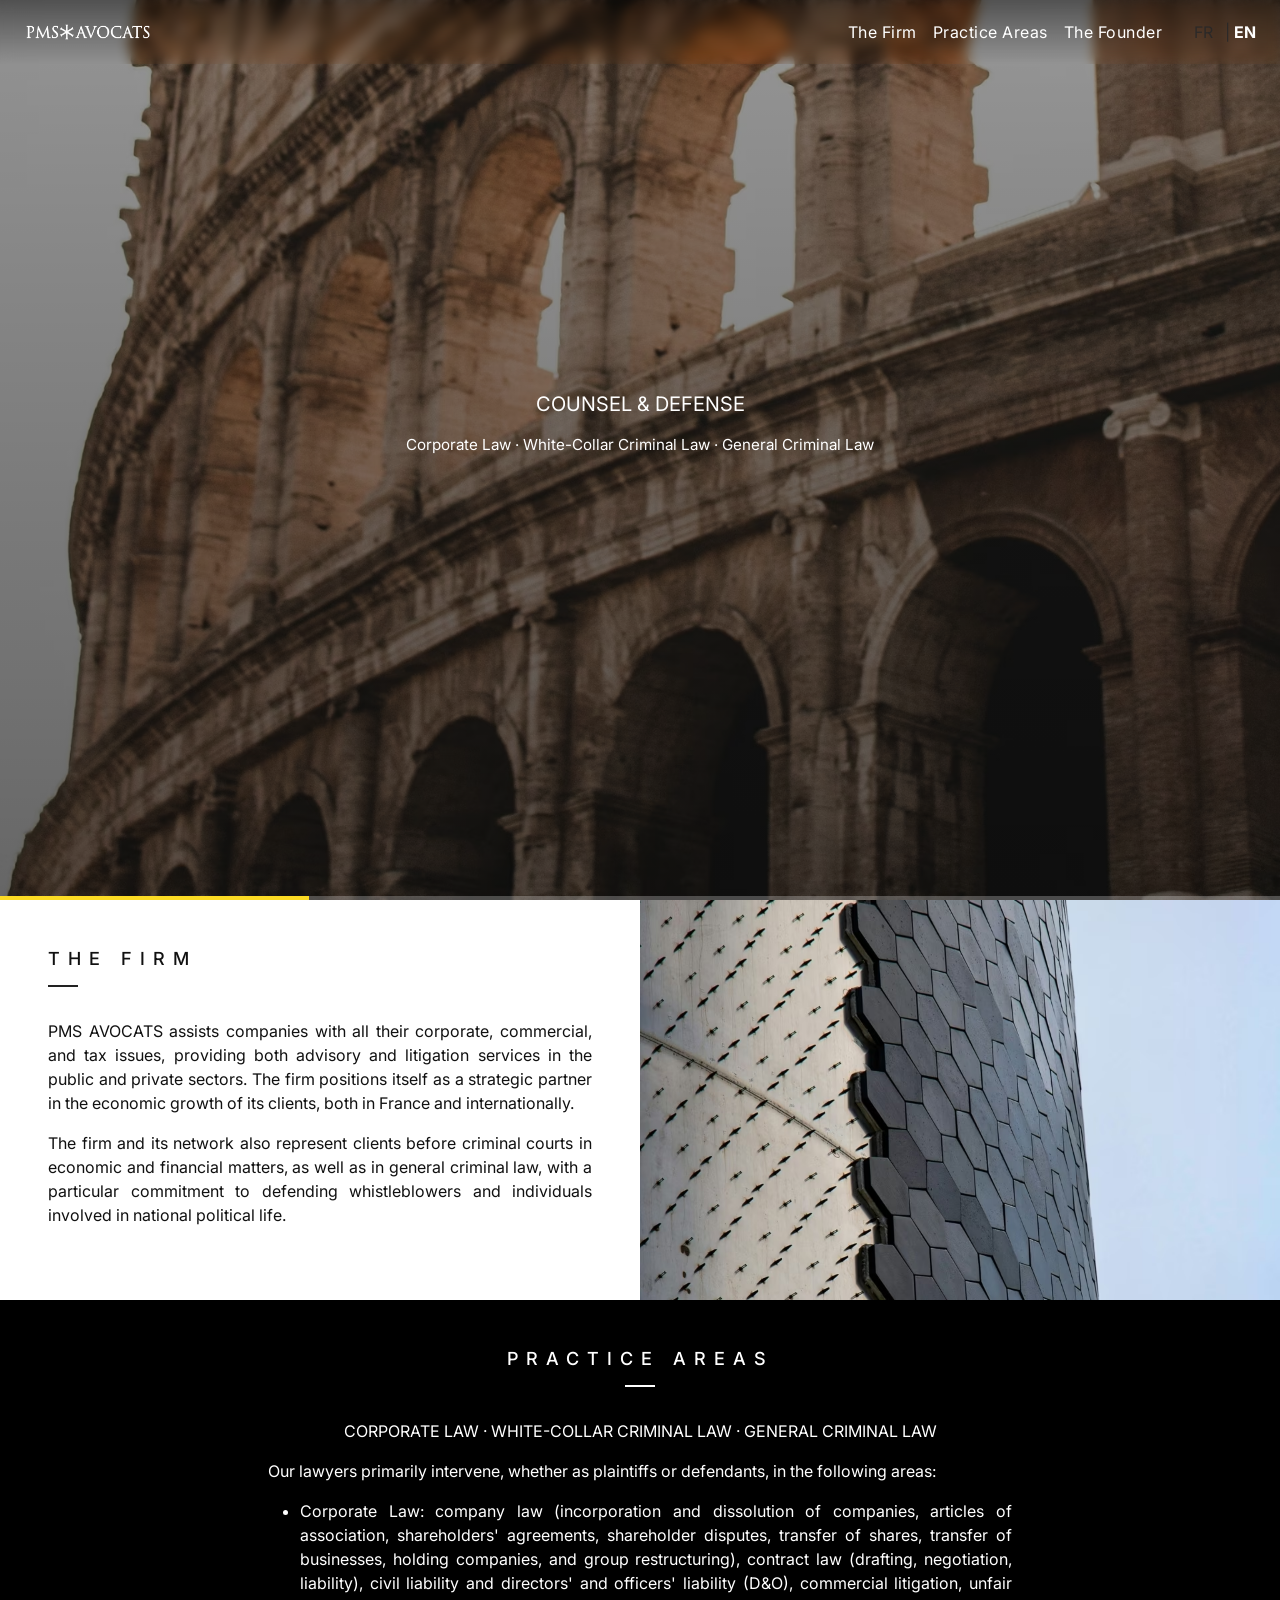
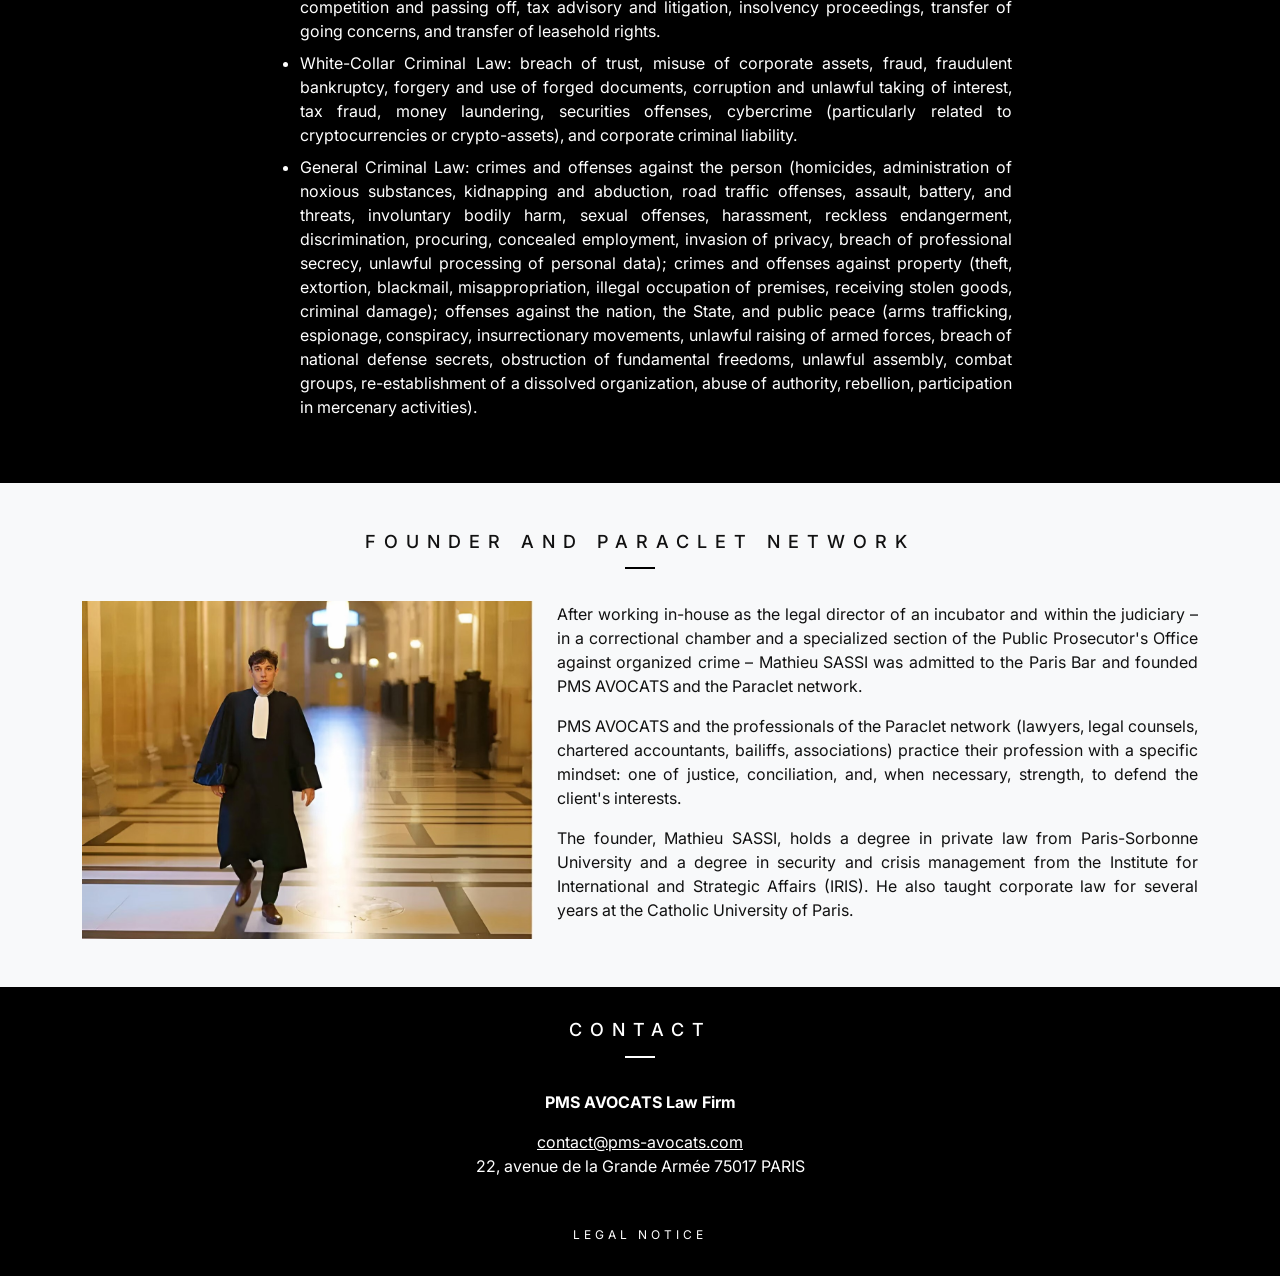
==== commit 2706ac70: "Fix Legal Notice link in English index.html Updated link to Legal Notice for English version." ====
--- a/en/index.html
+++ b/en/index.html
@@ -168,8 +168,7 @@
     </section>
     <div class="bg-black text-white py-3">
       <div class="container d-flex justify-content-center">
-        <!-- Attention à ce lien : s'il pointe vers le fichier français ou anglais -->
-        <a href="mentions-legales.html" class="legal text-white">Legal Notice</a>
+        <a href="en/mentions-legales.html" class="legal text-white">Legal Notice</a>
       </div>
     </div>
   </footer>
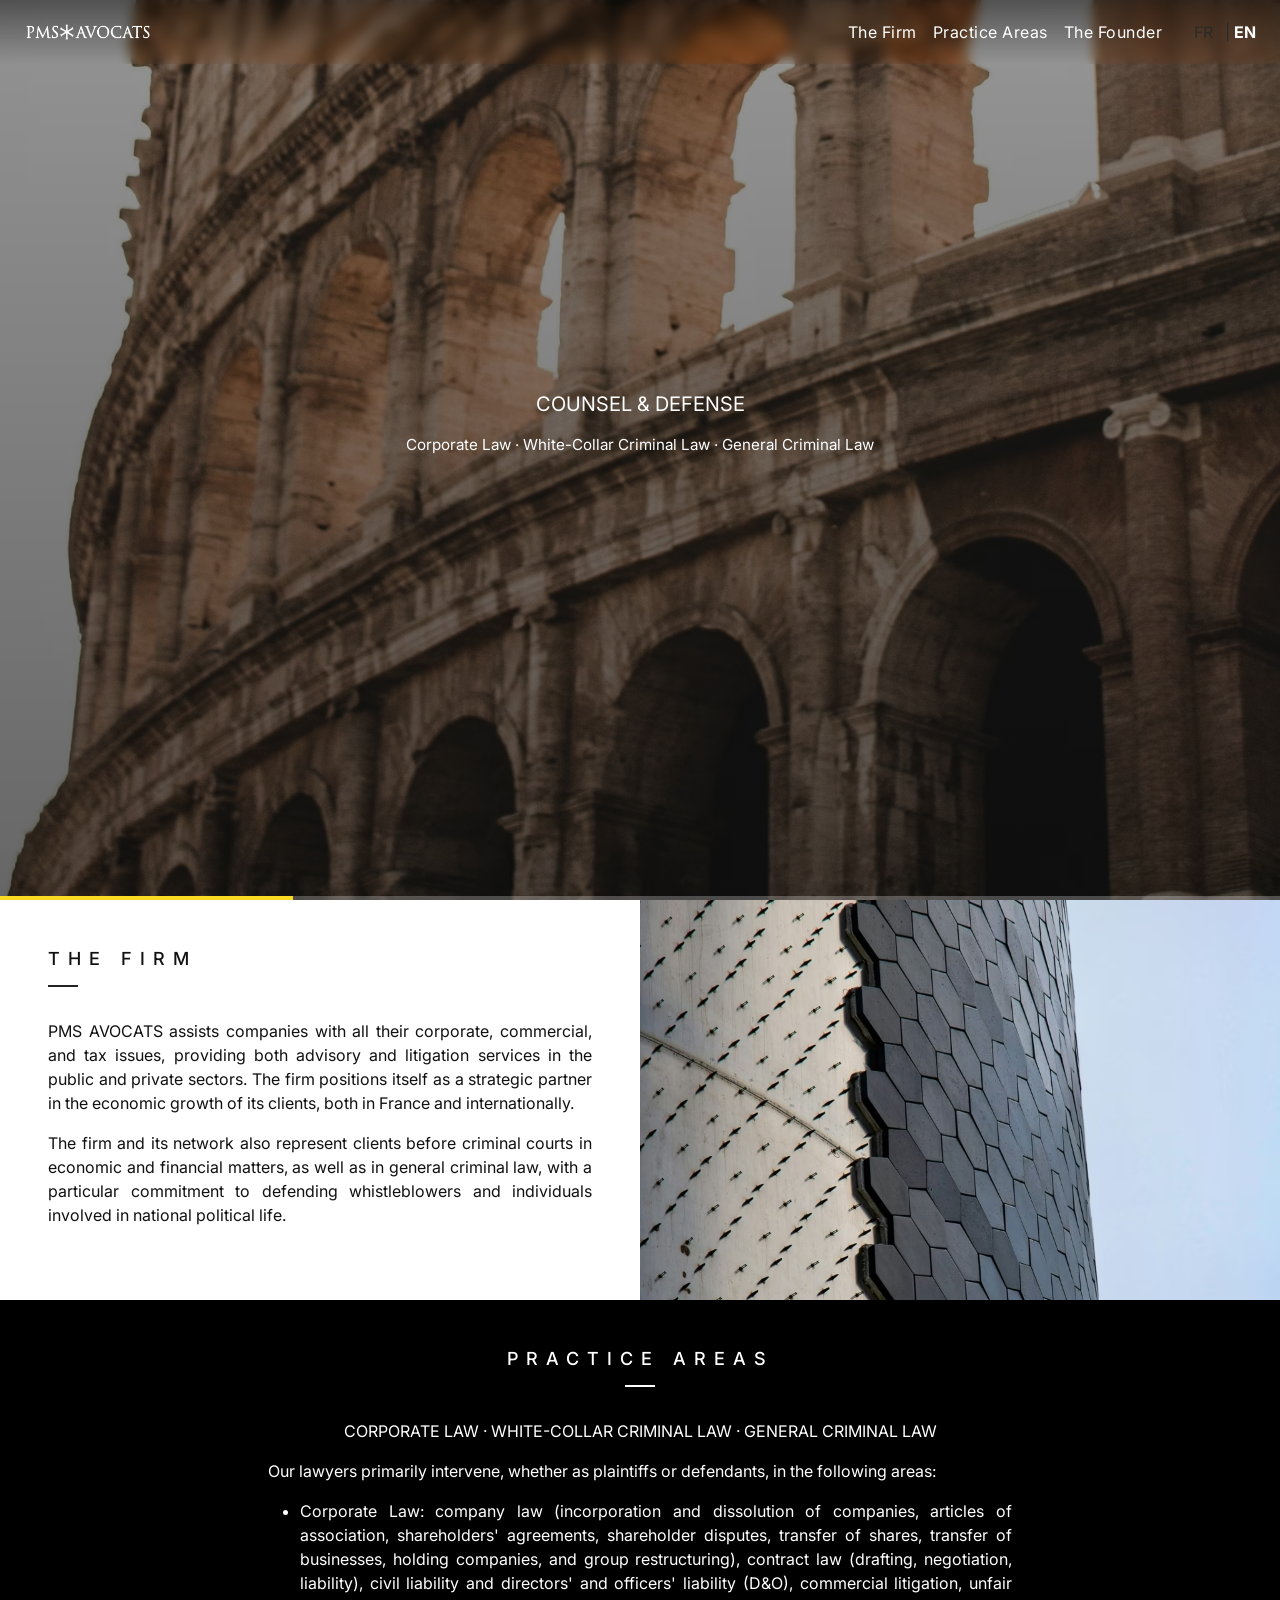
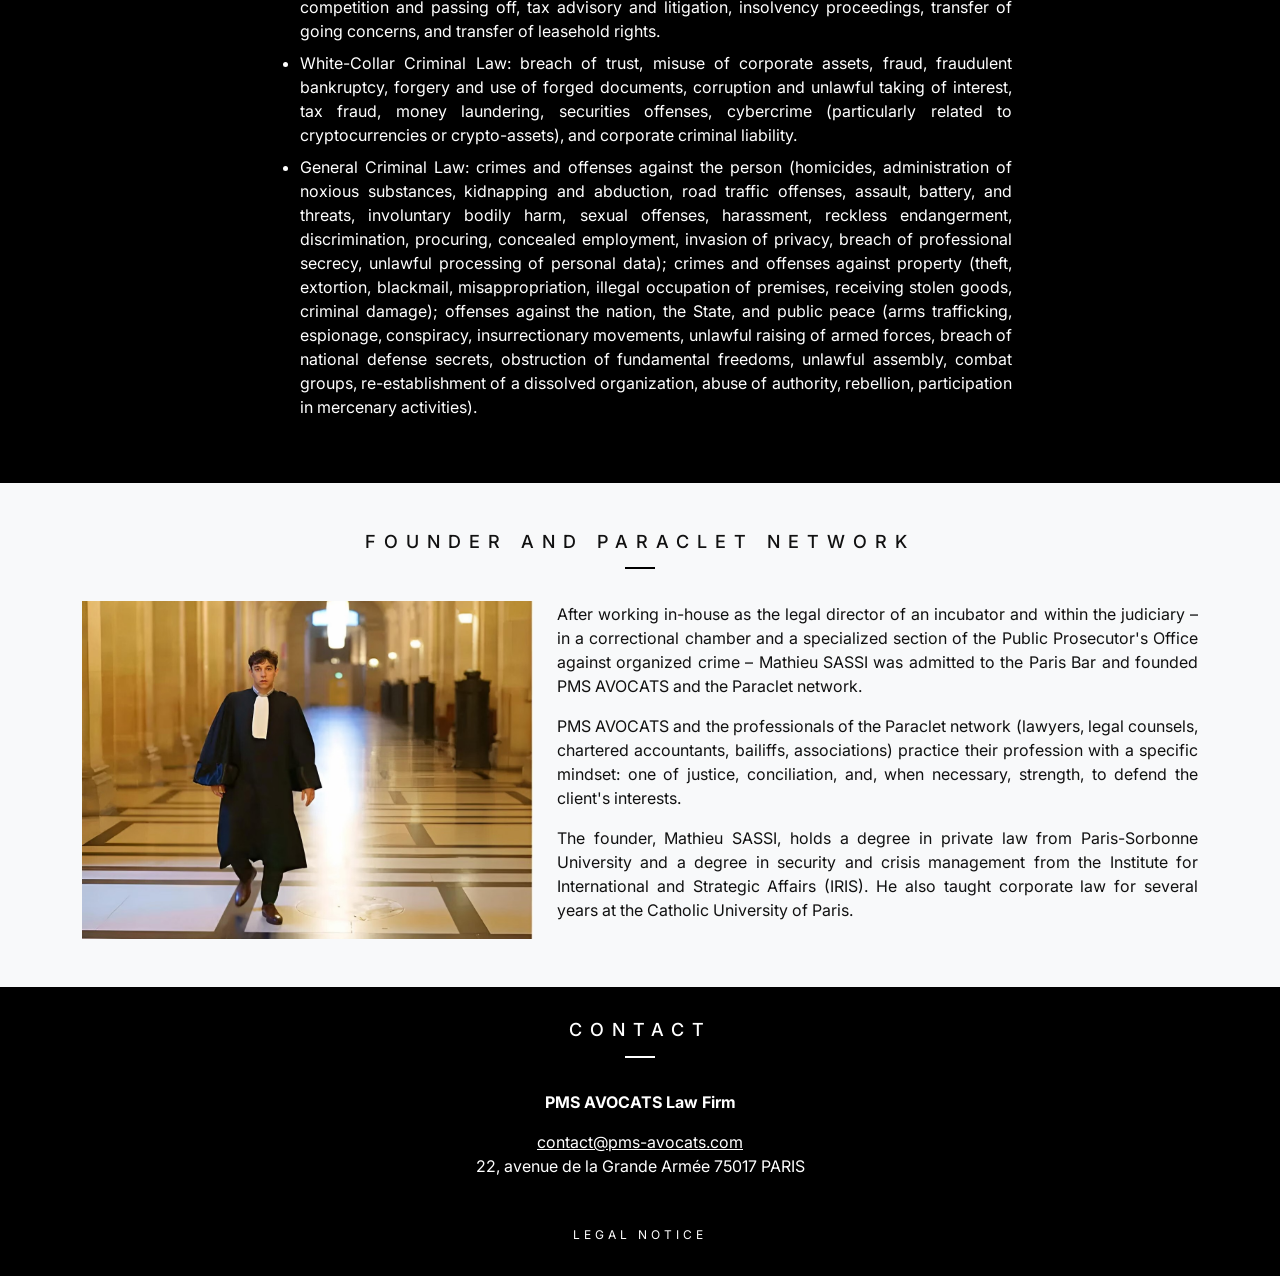
==== commit 677af636: "Fix link to Legal Notice in index.html" ====
--- a/en/index.html
+++ b/en/index.html
@@ -168,7 +168,7 @@
     </section>
     <div class="bg-black text-white py-3">
       <div class="container d-flex justify-content-center">
-        <a href="en/mentions-legales.html" class="legal text-white">Legal Notice</a>
+        <a href="mentions-legales.html" class="legal text-white">Legal Notice</a>
       </div>
     </div>
   </footer>
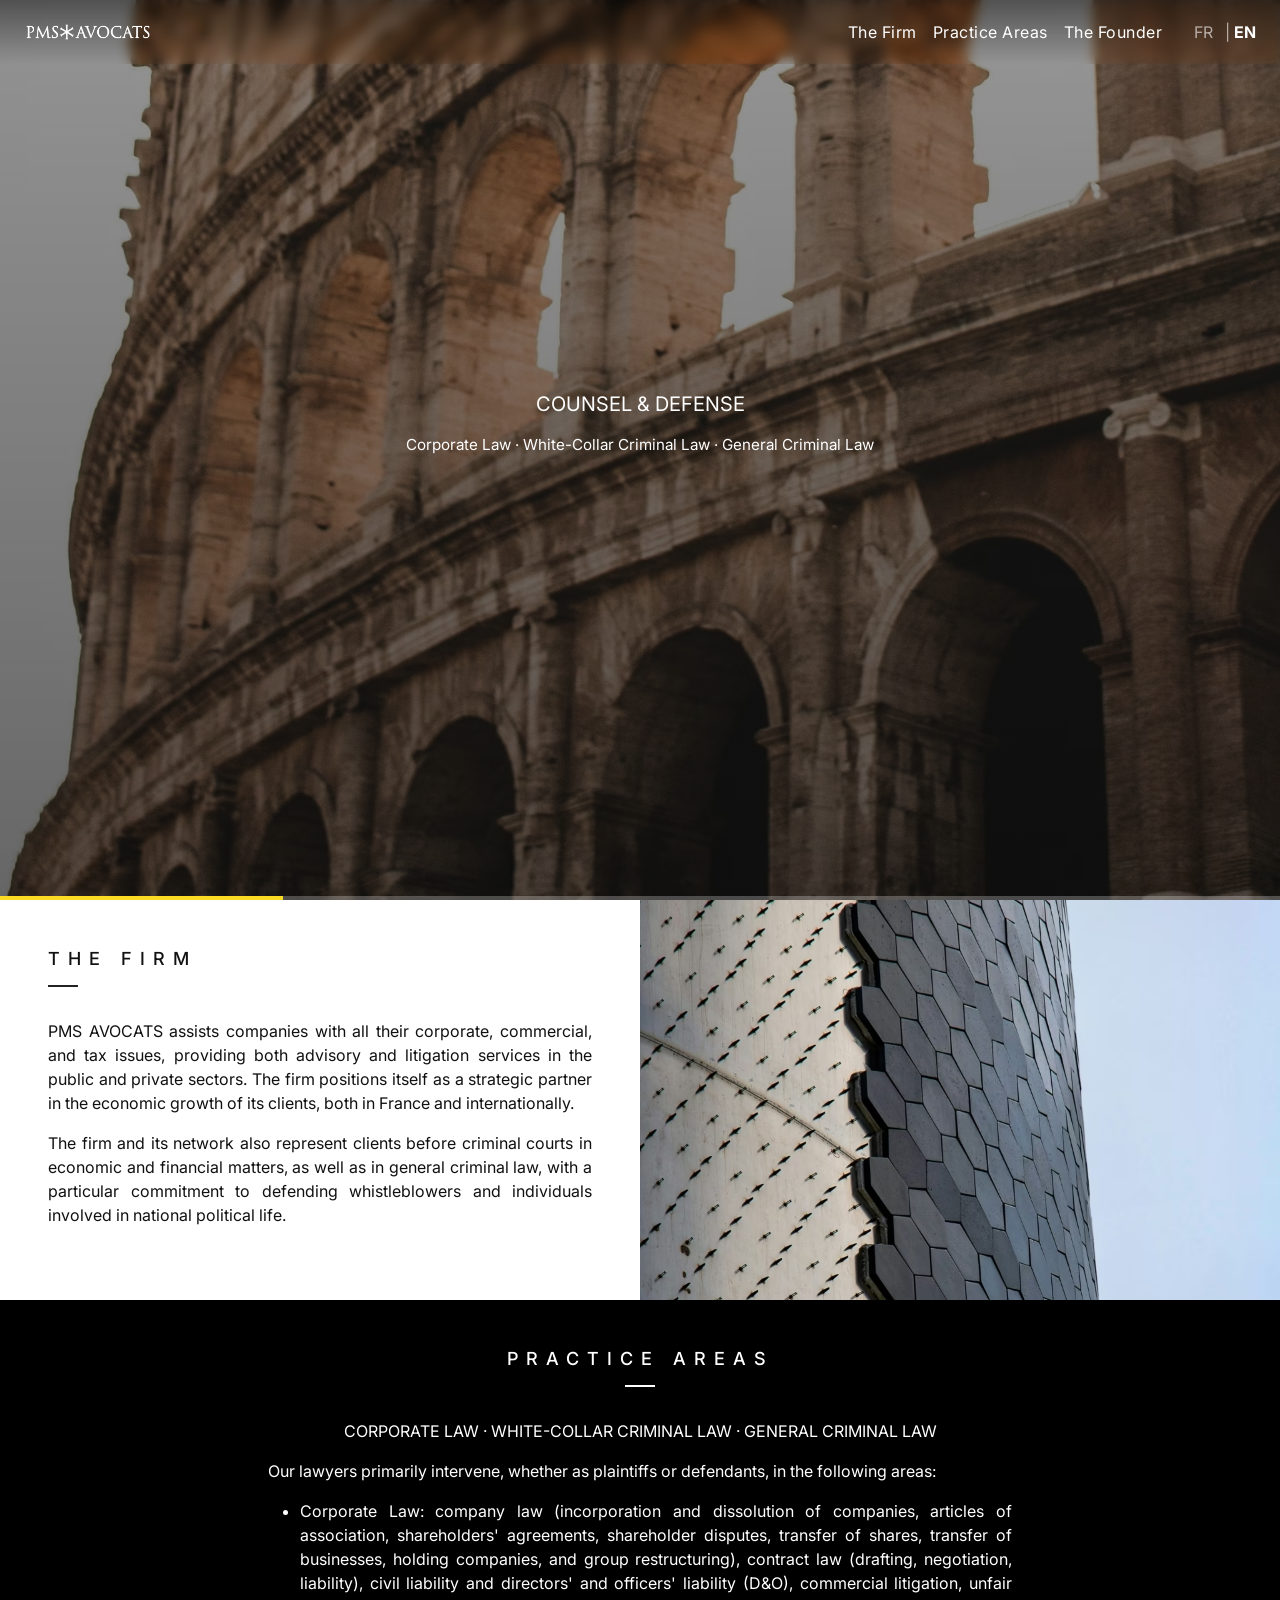
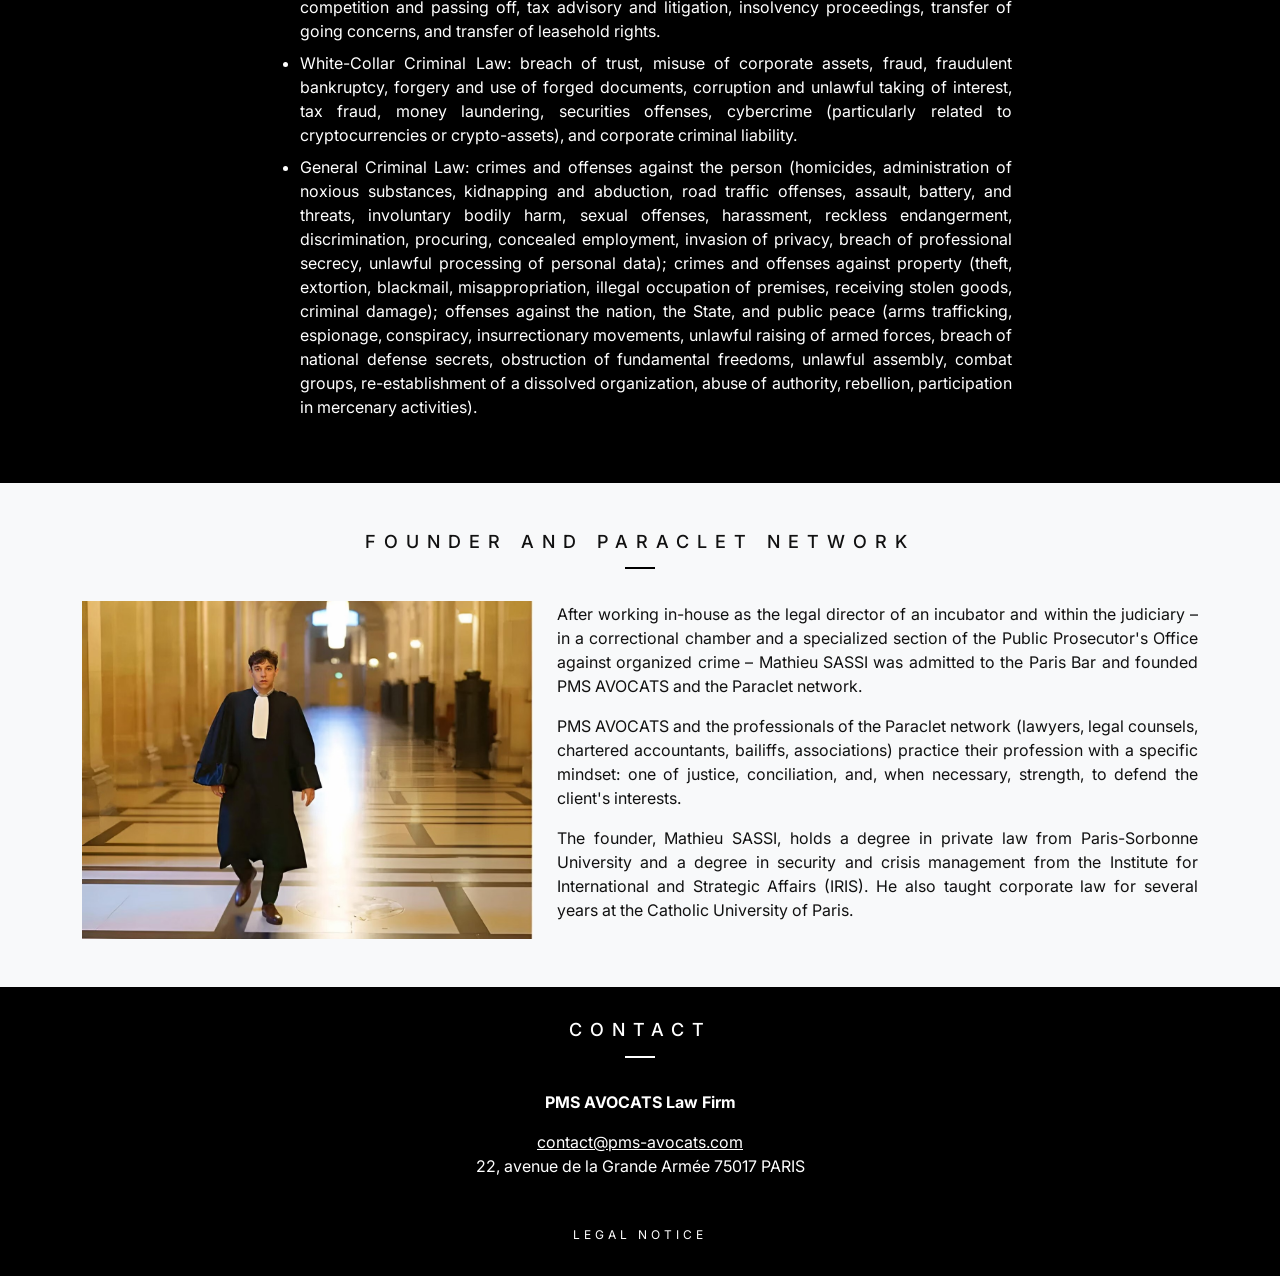
==== commit f2a5e1b5: "Update CSS styles in index.html" ====
--- a/en/index.html
+++ b/en/index.html
@@ -19,7 +19,7 @@
     <link rel="stylesheet" href="https://fonts.googleapis.com/css2?family=Inter:wght@400;500;600;700&display=swap">
   </noscript>
   
-  <style>@charset "UTF-8";:root{--bs-blue:#0d6efd;--bs-indigo:#6610f2;--bs-purple:#6f42c1;--bs-pink:#d63384;--bs-red:#dc3545;--bs-orange:#fd7e14;--bs-yellow:#ffc107;--bs-green:#198754;--bs-teal:#20c997;--bs-cyan:#0dcaf0;--bs-black:#000;--bs-white:#fff;--bs-gray:#6c757d;--bs-gray-dark:#343a40;--bs-gray-100:#f8f9fa;--bs-gray-200:#e9ecef;--bs-gray-300:#dee2e6;--bs-gray-400:#ced4da;--bs-gray-500:#adb5bd;--bs-gray-600:#6c757d;--bs-gray-700:#495057;--bs-gray-800:#343a40;--bs-gray-900:#212529;--bs-primary:#0d6efd;--bs-secondary:#6c757d;--bs-success:#198754;--bs-info:#0dcaf0;--bs-warning:#ffc107;--bs-danger:#dc3545;--bs-light:#f8f9fa;--bs-dark:#212529;--bs-primary-rgb:13,110,253;--bs-secondary-rgb:108,117,125;--bs-success-rgb:25,135,84;--bs-info-rgb:13,202,240;--bs-warning-rgb:255,193,7;--bs-danger-rgb:220,53,69;--bs-light-rgb:248,249,250;--bs-dark-rgb:33,37,41;--bs-primary-text-emphasis:#052c65;--bs-secondary-text-emphasis:#2b2f32;--bs-success-text-emphasis:#0a3622;--bs-info-text-emphasis:#055160;--bs-warning-text-emphasis:#664d03;--bs-danger-text-emphasis:#58151c;--bs-light-text-emphasis:#495057;--bs-dark-text-emphasis:#495057;--bs-primary-bg-subtle:#cfe2ff;--bs-secondary-bg-subtle:#e2e3e5;--bs-success-bg-subtle:#d1e7dd;--bs-info-bg-subtle:#cff4fc;--bs-warning-bg-subtle:#fff3cd;--bs-danger-bg-subtle:#f8d7da;--bs-light-bg-subtle:#fcfcfd;--bs-dark-bg-subtle:#ced4da;--bs-primary-border-subtle:#9ec5fe;--bs-secondary-border-subtle:#c4c8cb;--bs-success-border-subtle:#a3cfbb;--bs-info-border-subtle:#9eeaf9;--bs-warning-border-subtle:#ffe69c;--bs-danger-border-subtle:#f1aeb5;--bs-light-border-subtle:#e9ecef;--bs-dark-border-subtle:#adb5bd;--bs-white-rgb:255,255,255;--bs-black-rgb:0,0,0;--bs-font-sans-serif:system-ui,-apple-system,"Segoe UI",Roboto,"Helvetica Neue","Noto Sans","Liberation Sans",Arial,sans-serif,"Apple Color Emoji","Segoe UI Emoji","Segoe UI Symbol","Noto Color Emoji";--bs-font-monospace:SFMono-Regular,Menlo,Monaco,Consolas,"Liberation Mono","Courier New",monospace;--bs-gradient:linear-gradient(180deg, rgba(255, 255, 255, 0.15), rgba(255, 255, 255, 0));--bs-body-font-family:var(--bs-font-sans-serif);--bs-body-font-size:1rem;--bs-body-font-weight:400;--bs-body-line-height:1.5;--bs-body-color:#212529;--bs-body-color-rgb:33,37,41;--bs-body-bg:#fff;--bs-body-bg-rgb:255,255,255;--bs-emphasis-color:#000;--bs-emphasis-color-rgb:0,0,0;--bs-secondary-color:rgba(33, 37, 41, 0.75);--bs-secondary-color-rgb:33,37,41;--bs-secondary-bg:#e9ecef;--bs-secondary-bg-rgb:233,236,239;--bs-tertiary-color:rgba(33, 37, 41, 0.5);--bs-tertiary-color-rgb:33,37,41;--bs-tertiary-bg:#f8f9fa;--bs-tertiary-bg-rgb:248,249,250;--bs-heading-color:inherit;--bs-link-color:#0d6efd;--bs-link-color-rgb:13,110,253;--bs-link-decoration:underline;--bs-link-hover-color:#0a58ca;--bs-link-hover-color-rgb:10,88,202;--bs-code-color:#d63384;--bs-highlight-color:#212529;--bs-highlight-bg:#fff3cd;--bs-border-width:1px;--bs-border-style:solid;--bs-border-color:#dee2e6;--bs-border-color-translucent:rgba(0, 0, 0, 0.175);--bs-border-radius:0.375rem;--bs-border-radius-sm:0.25rem;--bs-border-radius-lg:0.5rem;--bs-border-radius-xl:1rem;--bs-border-radius-xxl:2rem;--bs-border-radius-2xl:var(--bs-border-radius-xxl);--bs-border-radius-pill:50rem;--bs-box-shadow:0 0.5rem 1rem rgba(0, 0, 0, 0.15);--bs-box-shadow-sm:0 0.125rem 0.25rem rgba(0, 0, 0, 0.075);--bs-box-shadow-lg:0 1rem 3rem rgba(0, 0, 0, 0.175);--bs-box-shadow-inset:inset 0 1px 2px rgba(0, 0, 0, 0.075);--bs-focus-ring-width:0.25rem;--bs-focus-ring-opacity:0.25;--bs-focus-ring-color:rgba(13, 110, 253, 0.25);--bs-form-valid-color:#198754;--bs-form-valid-border-color:#198754;--bs-form-invalid-color:#dc3545;--bs-form-invalid-border-color:#dc3545}*,::after,::before{box-sizing:border-box}@media (prefers-reduced-motion:no-preference){:root{scroll-behavior:smooth}}body{margin:0;font-family:var(--bs-body-font-family);font-size:var(--bs-body-font-size);font-weight:var(--bs-body-font-weight);line-height:var(--bs-body-line-height);color:var(--bs-body-color);text-align:var(--bs-body-text-align);background-color:var(--bs-body-bg);-webkit-text-size-adjust:100%}p{margin-top:0;margin-bottom:1rem}ul{padding-left:2rem}ul{margin-top:0;margin-bottom:1rem}a{color:rgba(var(--bs-link-color-rgb),var(--bs-link-opacity,1));text-decoration:underline}img{vertical-align:middle}button{border-radius:0}button{margin:0;font-family:inherit;font-size:inherit;line-height:inherit}button{text-transform:none}[type=button],button{-webkit-appearance:button}::-moz-focus-inner{padding:0;border-style:none}::-webkit-datetime-edit-day-field,::-webkit-datetime-edit-fields-wrapper,::-webkit-datetime-edit-hour-field,::-webkit-datetime-edit-minute,::-webkit-datetime-edit-month-field,::-webkit-datetime-edit-text,::-webkit-datetime-edit-year-field{padding:0}::-webkit-inner-spin-button{height:auto}::-webkit-search-decoration{-webkit-appearance:none}::-webkit-color-swatch-wrapper{padding:0}::-webkit-file-upload-button{font:inherit;-webkit-appearance:button}::file-selector-button{font:inherit;-webkit-appearance:button}.container-fluid{--bs-gutter-x:1.5rem;--bs-gutter-y:0;width:100%;padding-right:calc(var(--bs-gutter-x)*.5);padding-left:calc(var(--bs-gutter-x)*.5);margin-right:auto;margin-left:auto}:root{--bs-breakpoint-xs:0;--bs-breakpoint-sm:576px;--bs-breakpoint-md:768px;--bs-breakpoint-lg:992px;--bs-breakpoint-xl:1200px;--bs-breakpoint-xxl:1400px}.collapse:not(.show){display:none}.nav-link{display:block;padding:var(--bs-nav-link-padding-y) var(--bs-nav-link-padding-x);font-size:var(--bs-nav-link-font-size);font-weight:var(--bs-nav-link-font-weight);color:var(--bs-nav-link-color);text-decoration:none;background:0 0;border:0}.navbar{--bs-navbar-padding-x:0;--bs-navbar-padding-y:0.5rem;--bs-navbar-color:rgba(var(--bs-emphasis-color-rgb), 0.65);--bs-navbar-hover-color:rgba(var(--bs-emphasis-color-rgb), 0.8);--bs-navbar-disabled-color:rgba(var(--bs-emphasis-color-rgb), 0.3);--bs-navbar-active-color:rgba(var(--bs-emphasis-color-rgb), 1);--bs-navbar-brand-padding-y:0.3125rem;--bs-navbar-brand-margin-end:1rem;--bs-navbar-brand-font-size:1.25rem;--bs-navbar-brand-color:rgba(var(--bs-emphasis-color-rgb), 1);--bs-navbar-brand-hover-color:rgba(var(--bs-emphasis-color-rgb), 1);--bs-navbar-nav-link-padding-x:0.5rem;--bs-navbar-toggler-padding-y:0.25rem;--bs-navbar-toggler-padding-x:0.75rem;--bs-navbar-toggler-font-size:1.25rem;--bs-navbar-toggler-icon-bg:url("data:image/svg+xml,%3csvg xmlns='http://www.w3.org/2000/svg' viewBox='0 0 30 30'%3e%3cpath stroke='rgba%2833, 37, 41, 0.75%29' stroke-linecap='round' stroke-miterlimit='10' stroke-width='2' d='M4 7h22M4 15h22M4 23h22'/%3e%3c/svg%3e");--bs-navbar-toggler-border-color:rgba(var(--bs-emphasis-color-rgb), 0.15);--bs-navbar-toggler-border-radius:var(--bs-border-radius);--bs-navbar-toggler-focus-width:0.25rem;position:relative;display:flex;flex-wrap:wrap;align-items:center;justify-content:space-between;padding:var(--bs-navbar-padding-y) var(--bs-navbar-padding-x)}.navbar>.container-fluid{display:flex;flex-wrap:inherit;align-items:center;justify-content:space-between}.navbar-brand{padding-top:var(--bs-navbar-brand-padding-y);padding-bottom:var(--bs-navbar-brand-padding-y);margin-right:var(--bs-navbar-brand-margin-end);font-size:var(--bs-navbar-brand-font-size);color:var(--bs-navbar-brand-color);text-decoration:none;white-space:nowrap}.navbar-nav{--bs-nav-link-padding-x:0;--bs-nav-link-padding-y:0.5rem;--bs-nav-link-font-weight: ;--bs-nav-link-color:var(--bs-navbar-color);--bs-nav-link-hover-color:var(--bs-navbar-hover-color);--bs-nav-link-disabled-color:var(--bs-navbar-disabled-color);display:flex;flex-direction:column;padding-left:0;margin-bottom:0;list-style:none}.navbar-collapse{flex-grow:1;flex-basis:100%;align-items:center}.navbar-toggler{padding:var(--bs-navbar-toggler-padding-y) var(--bs-navbar-toggler-padding-x);font-size:var(--bs-navbar-toggler-font-size);line-height:1;color:var(--bs-navbar-color);background-color:transparent;border:var(--bs-border-width) solid var(--bs-navbar-toggler-border-color);border-radius:var(--bs-navbar-toggler-border-radius)}.navbar-toggler-icon{display:inline-block;width:1.5em;height:1.5em;vertical-align:middle;background-image:var(--bs-navbar-toggler-icon-bg);background-repeat:no-repeat;background-position:center;background-size:100%}@media (min-width:992px){.navbar-expand-lg{flex-wrap:nowrap;justify-content:flex-start}.navbar-expand-lg .navbar-nav{flex-direction:row}.navbar-expand-lg .navbar-nav .nav-link{padding-right:var(--bs-navbar-nav-link-padding-x);padding-left:var(--bs-navbar-nav-link-padding-x)}.navbar-expand-lg .navbar-collapse{display:flex!important;flex-basis:auto}.navbar-expand-lg .navbar-toggler{display:none}}.navbar-dark{--bs-navbar-color:rgba(255, 255, 255, 0.55);--bs-navbar-hover-color:rgba(255, 255, 255, 0.75);--bs-navbar-disabled-color:rgba(255, 255, 255, 0.25);--bs-navbar-active-color:#fff;--bs-navbar-brand-color:#fff;--bs-navbar-brand-hover-color:#fff;--bs-navbar-toggler-border-color:rgba(255, 255, 255, 0.1);--bs-navbar-toggler-icon-bg:url("data:image/svg+xml,%3csvg xmlns='http://www.w3.org/2000/svg' viewBox='0 0 30 30'%3e%3cpath stroke='rgba%28255, 255, 255, 0.55%29' stroke-linecap='round' stroke-miterlimit='10' stroke-width='2' d='M4 7h22M4 15h22M4 23h22'/%3e%3c/svg%3e")}:root{--bs-btn-close-filter: }.carousel{position:relative}.carousel-inner{position:relative;width:100%;overflow:hidden}.carousel-inner::after{display:block;clear:both;content:""}.carousel-item{position:relative;display:none;float:left;width:100%;margin-right:-100%;-webkit-backface-visibility:hidden;backface-visibility:hidden}.carousel-item.active{display:block}.carousel-fade .carousel-item{opacity:0;transform:none}.carousel-fade .carousel-item.active{z-index:1;opacity:1}.carousel-caption{position:absolute;right:15%;bottom:1.25rem;left:15%;padding-top:1.25rem;padding-bottom:1.25rem;color:var(--bs-carousel-caption-color);text-align:center}:root{--bs-carousel-indicator-active-bg:#fff;--bs-carousel-caption-color:#fff;--bs-carousel-control-icon-filter: }.d-block{display:block!important}.d-flex{display:flex!important}.position-relative{position:relative!important}.w-100{width:100%!important}.h-100{height:100%!important}.flex-column{flex-direction:column!important}.justify-content-end{justify-content:flex-end!important}.justify-content-center{justify-content:center!important}.align-items-center{align-items:center!important}.me-2{margin-right:.5rem!important}.px-4{padding-right:1.5rem!important;padding-left:1.5rem!important}.fw-bold{font-weight:700!important}.text-decoration-none{text-decoration:none!important}.text-white{--bs-text-opacity:1;color:rgba(var(--bs-white-rgb),var(--bs-text-opacity))!important}.text-muted{--bs-text-opacity:1;color:var(--bs-secondary-color)!important}@media (min-width:992px){.align-items-lg-center{align-items:center!important}.ms-lg-4{margin-left:1.5rem!important}}:root{--nav-h:64px;--nav-bg:rgba(0,0,0,.85);--nav-hover:rgba(0,0,0,.45)}html{scroll-behavior:smooth;scroll-padding-top:var(--nav-h);height:100%}body{font-family:Inter,system-ui,-apple-system,Segoe UI,Roboto,Helvetica,Arial,"Apple Color Emoji","Segoe UI Emoji","Noto Color Emoji",sans-serif;padding-top:0;background:#fff;color:#111;height:100%;display:flex;flex-direction:column}main{flex:1}.custom-navbar{height:var(--nav-h);z-index:1050;box-shadow:0 6px 20px rgba(0,0,0,.25);backdrop-filter:saturate(160%) blur(6px);position:fixed;top:0;left:0;right:0;background-color:transparent;box-shadow:none;backdrop-filter:none}.custom-navbar:not(.scrolled){background:linear-gradient(180deg,rgba(0,0,0,.45),rgba(0,0,0,0));backdrop-filter:saturate(160%) blur(6px)}.navbar .nav-link{letter-spacing:.5px}.menu-overlay{position:fixed;top:0;left:0;right:0;bottom:0;background:rgba(0,0,0,.9);z-index:1040;display:none}#mainCarousel,#mainCarousel .carousel-item{height:100vh}#mainCarousel img{object-fit:cover}#mainCarousel .carousel-item::before{content:"";position:absolute;inset:0;background:linear-gradient(to bottom,rgba(0,0,0,.35),rgba(0,0,0,.55))}#mainCarousel .resume{text-transform:uppercase;color:#fff;font-size:clamp(1rem,2.5vw,1.25rem)}#mainCarousel .detail{color:#fff;line-height:1.35;font-weight:400;font-size:clamp(.8rem,1.4vw,.95rem)}.carousel-caption{opacity:0;transform:translateY(24px)}#mainCarousel{position:relative}.carousel-progress{position:absolute;left:0;right:0;bottom:0;height:4px;background:rgba(255,255,255,.25);z-index:1049;overflow:hidden}.carousel-progress__bar{height:100%;width:0%;background:#fcdb24}section{scroll-margin-top:calc(var(--nav-h) + 12px)}@media (max-width:576px){body{padding-left:0;padding-right:0}.navbar-nav .nav-link{padding-top:.75rem;padding-bottom:.75rem}}</style>
+  <style>@charset "UTF-8";:root{--bs-blue:#0d6efd;--bs-indigo:#6610f2;--bs-purple:#6f42c1;--bs-pink:#d63384;--bs-red:#dc3545;--bs-orange:#fd7e14;--bs-yellow:#ffc107;--bs-green:#198754;--bs-teal:#20c997;--bs-cyan:#0dcaf0;--bs-black:#000;--bs-white:#fff;--bs-gray:#6c757d;--bs-gray-dark:#343a40;--bs-gray-100:#f8f9fa;--bs-gray-200:#e9ecef;--bs-gray-300:#dee2e6;--bs-gray-400:#ced4da;--bs-gray-500:#adb5bd;--bs-gray-600:#6c757d;--bs-gray-700:#495057;--bs-gray-800:#343a40;--bs-gray-900:#212529;--bs-primary:#0d6efd;--bs-secondary:#6c757d;--bs-success:#198754;--bs-info:#0dcaf0;--bs-warning:#ffc107;--bs-danger:#dc3545;--bs-light:#f8f9fa;--bs-dark:#212529;--bs-primary-rgb:13,110,253;--bs-secondary-rgb:108,117,125;--bs-success-rgb:25,135,84;--bs-info-rgb:13,202,240;--bs-warning-rgb:255,193,7;--bs-danger-rgb:220,53,69;--bs-light-rgb:248,249,250;--bs-dark-rgb:33,37,41;--bs-primary-text-emphasis:#052c65;--bs-secondary-text-emphasis:#2b2f32;--bs-success-text-emphasis:#0a3622;--bs-info-text-emphasis:#055160;--bs-warning-text-emphasis:#664d03;--bs-danger-text-emphasis:#58151c;--bs-light-text-emphasis:#495057;--bs-dark-text-emphasis:#495057;--bs-primary-bg-subtle:#cfe2ff;--bs-secondary-bg-subtle:#e2e3e5;--bs-success-bg-subtle:#d1e7dd;--bs-info-bg-subtle:#cff4fc;--bs-warning-bg-subtle:#fff3cd;--bs-danger-bg-subtle:#f8d7da;--bs-light-bg-subtle:#fcfcfd;--bs-dark-bg-subtle:#ced4da;--bs-primary-border-subtle:#9ec5fe;--bs-secondary-border-subtle:#c4c8cb;--bs-success-border-subtle:#a3cfbb;--bs-info-border-subtle:#9eeaf9;--bs-warning-border-subtle:#ffe69c;--bs-danger-border-subtle:#f1aeb5;--bs-light-border-subtle:#e9ecef;--bs-dark-border-subtle:#adb5bd;--bs-white-rgb:255,255,255;--bs-black-rgb:0,0,0;--bs-font-sans-serif:system-ui,-apple-system,"Segoe UI",Roboto,"Helvetica Neue","Noto Sans","Liberation Sans",Arial,sans-serif,"Apple Color Emoji","Segoe UI Emoji","Segoe UI Symbol","Noto Color Emoji";--bs-font-monospace:SFMono-Regular,Menlo,Monaco,Consolas,"Liberation Mono","Courier New",monospace;--bs-gradient:linear-gradient(180deg, rgba(255, 255, 255, 0.15), rgba(255, 255, 255, 0));--bs-body-font-family:var(--bs-font-sans-serif);--bs-body-font-size:1rem;--bs-body-font-weight:400;--bs-body-line-height:1.5;--bs-body-color:#212529;--bs-body-color-rgb:33,37,41;--bs-body-bg:#fff;--bs-body-bg-rgb:255,255,255;--bs-emphasis-color:#000;--bs-emphasis-color-rgb:0,0,0;--bs-secondary-color:rgba(33, 37, 41, 0.75);--bs-secondary-color-rgb:33,37,41;--bs-secondary-bg:#e9ecef;--bs-secondary-bg-rgb:233,236,239;--bs-tertiary-color:rgba(33, 37, 41, 0.5);--bs-tertiary-color-rgb:33,37,41;--bs-tertiary-bg:#f8f9fa;--bs-tertiary-bg-rgb:248,249,250;--bs-heading-color:inherit;--bs-link-color:#0d6efd;--bs-link-color-rgb:13,110,253;--bs-link-decoration:underline;--bs-link-hover-color:#0a58ca;--bs-link-hover-color-rgb:10,88,202;--bs-code-color:#d63384;--bs-highlight-color:#212529;--bs-highlight-bg:#fff3cd;--bs-border-width:1px;--bs-border-style:solid;--bs-border-color:#dee2e6;--bs-border-color-translucent:rgba(0, 0, 0, 0.175);--bs-border-radius:0.375rem;--bs-border-radius-sm:0.25rem;--bs-border-radius-lg:0.5rem;--bs-border-radius-xl:1rem;--bs-border-radius-xxl:2rem;--bs-border-radius-2xl:var(--bs-border-radius-xxl);--bs-border-radius-pill:50rem;--bs-box-shadow:0 0.5rem 1rem rgba(0, 0, 0, 0.15);--bs-box-shadow-sm:0 0.125rem 0.25rem rgba(0, 0, 0, 0.075);--bs-box-shadow-lg:0 1rem 3rem rgba(0, 0, 0, 0.175);--bs-box-shadow-inset:inset 0 1px 2px rgba(0, 0, 0, 0.075);--bs-focus-ring-width:0.25rem;--bs-focus-ring-opacity:0.25;--bs-focus-ring-color:rgba(13, 110, 253, 0.25);--bs-form-valid-color:#198754;--bs-form-valid-border-color:#198754;--bs-form-invalid-color:#dc3545;--bs-form-invalid-border-color:#dc3545}*,::after,::before{box-sizing:border-box}@media (prefers-reduced-motion:no-preference){:root{scroll-behavior:smooth}}body{margin:0;font-family:var(--bs-body-font-family);font-size:var(--bs-body-font-size);font-weight:var(--bs-body-font-weight);line-height:var(--bs-body-line-height);color:var(--bs-body-color);text-align:var(--bs-body-text-align);background-color:var(--bs-body-bg);-webkit-text-size-adjust:100%}p{margin-top:0;margin-bottom:1rem}ul{padding-left:2rem}ul{margin-top:0;margin-bottom:1rem}a{color:rgba(var(--bs-link-color-rgb),var(--bs-link-opacity,1));text-decoration:underline}img{vertical-align:middle}button{border-radius:0}button{margin:0;font-family:inherit;font-size:inherit;line-height:inherit}button{text-transform:none}[type=button],button{-webkit-appearance:button}::-moz-focus-inner{padding:0;border-style:none}::-webkit-datetime-edit-day-field,::-webkit-datetime-edit-fields-wrapper,::-webkit-datetime-edit-hour-field,::-webkit-datetime-edit-minute,::-webkit-datetime-edit-month-field,::-webkit-datetime-edit-text,::-webkit-datetime-edit-year-field{padding:0}::-webkit-inner-spin-button{height:auto}::-webkit-search-decoration{-webkit-appearance:none}::-webkit-color-swatch-wrapper{padding:0}::-webkit-file-upload-button{font:inherit;-webkit-appearance:button}::file-selector-button{font:inherit;-webkit-appearance:button}.container-fluid{--bs-gutter-x:1.5rem;--bs-gutter-y:0;width:100%;padding-right:calc(var(--bs-gutter-x)*.5);padding-left:calc(var(--bs-gutter-x)*.5);margin-right:auto;margin-left:auto}:root{--bs-breakpoint-xs:0;--bs-breakpoint-sm:576px;--bs-breakpoint-md:768px;--bs-breakpoint-lg:992px;--bs-breakpoint-xl:1200px;--bs-breakpoint-xxl:1400px}.collapse:not(.show){display:none}.nav-link{display:block;padding:var(--bs-nav-link-padding-y) var(--bs-nav-link-padding-x);font-size:var(--bs-nav-link-font-size);font-weight:var(--bs-nav-link-font-weight);color:var(--bs-nav-link-color);text-decoration:none;background:0 0;border:0}.navbar{--bs-navbar-padding-x:0;--bs-navbar-padding-y:0.5rem;--bs-navbar-color:rgba(var(--bs-emphasis-color-rgb), 0.65);--bs-navbar-hover-color:rgba(var(--bs-emphasis-color-rgb), 0.8);--bs-navbar-disabled-color:rgba(var(--bs-emphasis-color-rgb), 0.3);--bs-navbar-active-color:rgba(var(--bs-emphasis-color-rgb), 1);--bs-navbar-brand-padding-y:0.3125rem;--bs-navbar-brand-margin-end:1rem;--bs-navbar-brand-font-size:1.25rem;--bs-navbar-brand-color:rgba(var(--bs-emphasis-color-rgb), 1);--bs-navbar-brand-hover-color:rgba(var(--bs-emphasis-color-rgb), 1);--bs-navbar-nav-link-padding-x:0.5rem;--bs-navbar-toggler-padding-y:0.25rem;--bs-navbar-toggler-padding-x:0.75rem;--bs-navbar-toggler-font-size:1.25rem;--bs-navbar-toggler-icon-bg:url("data:image/svg+xml,%3csvg xmlns='http://www.w3.org/2000/svg' viewBox='0 0 30 30'%3e%3cpath stroke='rgba%2833, 37, 41, 0.75%29' stroke-linecap='round' stroke-miterlimit='10' stroke-width='2' d='M4 7h22M4 15h22M4 23h22'/%3e%3c/svg%3e");--bs-navbar-toggler-border-color:rgba(var(--bs-emphasis-color-rgb), 0.15);--bs-navbar-toggler-border-radius:var(--bs-border-radius);--bs-navbar-toggler-focus-width:0.25rem;position:relative;display:flex;flex-wrap:wrap;align-items:center;justify-content:space-between;padding:var(--bs-navbar-padding-y) var(--bs-navbar-padding-x)}.navbar>.container-fluid{display:flex;flex-wrap:inherit;align-items:center;justify-content:space-between}.navbar-brand{padding-top:var(--bs-navbar-brand-padding-y);padding-bottom:var(--bs-navbar-brand-padding-y);margin-right:var(--bs-navbar-brand-margin-end);font-size:var(--bs-navbar-brand-font-size);color:var(--bs-navbar-brand-color);text-decoration:none;white-space:nowrap}.navbar-nav{--bs-nav-link-padding-x:0;--bs-nav-link-padding-y:0.5rem;--bs-nav-link-font-weight: ;--bs-nav-link-color:var(--bs-navbar-color);--bs-nav-link-hover-color:var(--bs-navbar-hover-color);--bs-nav-link-disabled-color:var(--bs-navbar-disabled-color);display:flex;flex-direction:column;padding-left:0;margin-bottom:0;list-style:none}.navbar-collapse{flex-grow:1;flex-basis:100%;align-items:center}.navbar-toggler{padding:var(--bs-navbar-toggler-padding-y) var(--bs-navbar-toggler-padding-x);font-size:var(--bs-navbar-toggler-font-size);line-height:1;color:var(--bs-navbar-color);background-color:transparent;border:var(--bs-border-width) solid var(--bs-navbar-toggler-border-color);border-radius:var(--bs-navbar-toggler-border-radius)}.navbar-toggler-icon{display:inline-block;width:1.5em;height:1.5em;vertical-align:middle;background-image:var(--bs-navbar-toggler-icon-bg);background-repeat:no-repeat;background-position:center;background-size:100%}@media (min-width:992px){.navbar-expand-lg{flex-wrap:nowrap;justify-content:flex-start}.navbar-expand-lg .navbar-nav{flex-direction:row}.navbar-expand-lg .navbar-nav .nav-link{padding-right:var(--bs-navbar-nav-link-padding-x);padding-left:var(--bs-navbar-nav-link-padding-x)}.navbar-expand-lg .navbar-collapse{display:flex!important;flex-basis:auto}.navbar-expand-lg .navbar-toggler{display:none}}.navbar-dark{--bs-navbar-color:rgba(255, 255, 255, 0.55);--bs-navbar-hover-color:rgba(255, 255, 255, 0.75);--bs-navbar-disabled-color:rgba(255, 255, 255, 0.25);--bs-navbar-active-color:#fff;--bs-navbar-brand-color:#fff;--bs-navbar-brand-hover-color:#fff;--bs-navbar-toggler-border-color:rgba(255, 255, 255, 0.1);--bs-navbar-toggler-icon-bg:url("data:image/svg+xml,%3csvg xmlns='http://www.w3.org/2000/svg' viewBox='0 0 30 30'%3e%3cpath stroke='rgba%28255, 255, 255, 0.55%29' stroke-linecap='round' stroke-miterlimit='10' stroke-width='2' d='M4 7h22M4 15h22M4 23h22'/%3e%3c/svg%3e")}:root{--bs-btn-close-filter: }.carousel{position:relative}.carousel-inner{position:relative;width:100%;overflow:hidden}.carousel-inner::after{display:block;clear:both;content:""}.carousel-item{position:relative;display:none;float:left;width:100%;margin-right:-100%;-webkit-backface-visibility:hidden;backface-visibility:hidden}.carousel-item.active{display:block}.carousel-fade .carousel-item{opacity:0;transform:none}.carousel-fade .carousel-item.active{z-index:1;opacity:1}.carousel-caption{position:absolute;right:15%;bottom:1.25rem;left:15%;padding-top:1.25rem;padding-bottom:1.25rem;color:var(--bs-carousel-caption-color);text-align:center}:root{--bs-carousel-indicator-active-bg:#fff;--bs-carousel-caption-color:#fff;--bs-carousel-control-icon-filter: }.d-block{display:block!important}.d-flex{display:flex!important}.position-relative{position:relative!important}.w-100{width:100%!important}.h-100{height:100%!important}.flex-column{flex-direction:column!important}.justify-content-end{justify-content:flex-end!important}.justify-content-center{justify-content:center!important}.align-items-center{align-items:center!important}.me-2{margin-right:.5rem!important}.px-4{padding-right:1.5rem!important;padding-left:1.5rem!important}.fw-bold{font-weight:700!important}.text-decoration-none{text-decoration:none!important}.text-white{--bs-text-opacity:1;color:rgba(var(--bs-white-rgb),var(--bs-text-opacity))!important}.text-muted{--bs-text-opacity:1;color:var(--bs-secondary-color)!important}@media (min-width:992px){.align-items-lg-center{align-items:center!important}.ms-lg-4{margin-left:1.5rem!important}}:root{--nav-h:64px;--nav-bg:rgba(0,0,0,.85);--nav-hover:rgba(0,0,0,.45)}html{scroll-behavior:smooth;scroll-padding-top:var(--nav-h);height:100%}body{font-family:Inter,system-ui,-apple-system,Segoe UI,Roboto,Helvetica,Arial,"Apple Color Emoji","Segoe UI Emoji","Noto Color Emoji",sans-serif;padding-top:0;background:#fff;color:#111;height:100%;display:flex;flex-direction:column}main{flex:1}.custom-navbar{height:var(--nav-h);z-index:1050;box-shadow:0 6px 20px rgba(0,0,0,.25);backdrop-filter:saturate(160%) blur(6px);position:fixed;top:0;left:0;right:0;background-color:transparent;box-shadow:none;backdrop-filter:none}.custom-navbar:not(.scrolled){background:linear-gradient(180deg,rgba(0,0,0,.45),rgba(0,0,0,0));backdrop-filter:saturate(160%) blur(6px)}.navbar .nav-link{letter-spacing:.5px}.menu-overlay{position:fixed;top:0;left:0;right:0;bottom:0;background:rgba(0,0,0,.9);z-index:1040;display:none}#mainCarousel,#mainCarousel .carousel-item{height:100vh}#mainCarousel img{object-fit:cover}#mainCarousel .carousel-item::before{content:"";position:absolute;inset:0;background:linear-gradient(to bottom,rgba(0,0,0,.35),rgba(0,0,0,.55))}#mainCarousel .resume{text-transform:uppercase;color:#fff;font-size:clamp(1rem,2.5vw,1.25rem)}#mainCarousel .detail{color:#fff;line-height:1.35;font-weight:400;font-size:clamp(.8rem,1.4vw,.95rem)}.carousel-caption{opacity:0;transform:translateY(24px)}#mainCarousel{position:relative}.carousel-progress{position:absolute;left:0;right:0;bottom:0;height:4px;background:rgba(255,255,255,.25);z-index:1049;overflow:hidden}.carousel-progress__bar{height:100%;width:0%;background:#fcdb24}section{scroll-margin-top:calc(var(--nav-h) + 12px)}@media (max-width:576px){body{padding-left:0;padding-right:0}.navbar-nav .nav-link{padding-top:.75rem;padding-bottom:.75rem}}.custom-navbar .text-muted {color: rgba(255, 255, 255, 0.6) !important;}</style>
 
   <link rel="stylesheet" href="../assets/css/bootstrap.min.purged.css" media="print" onload="this.media='all'">
   <link rel="stylesheet" href="../assets/css/style.min.css" media="print" onload="this.media='all'">
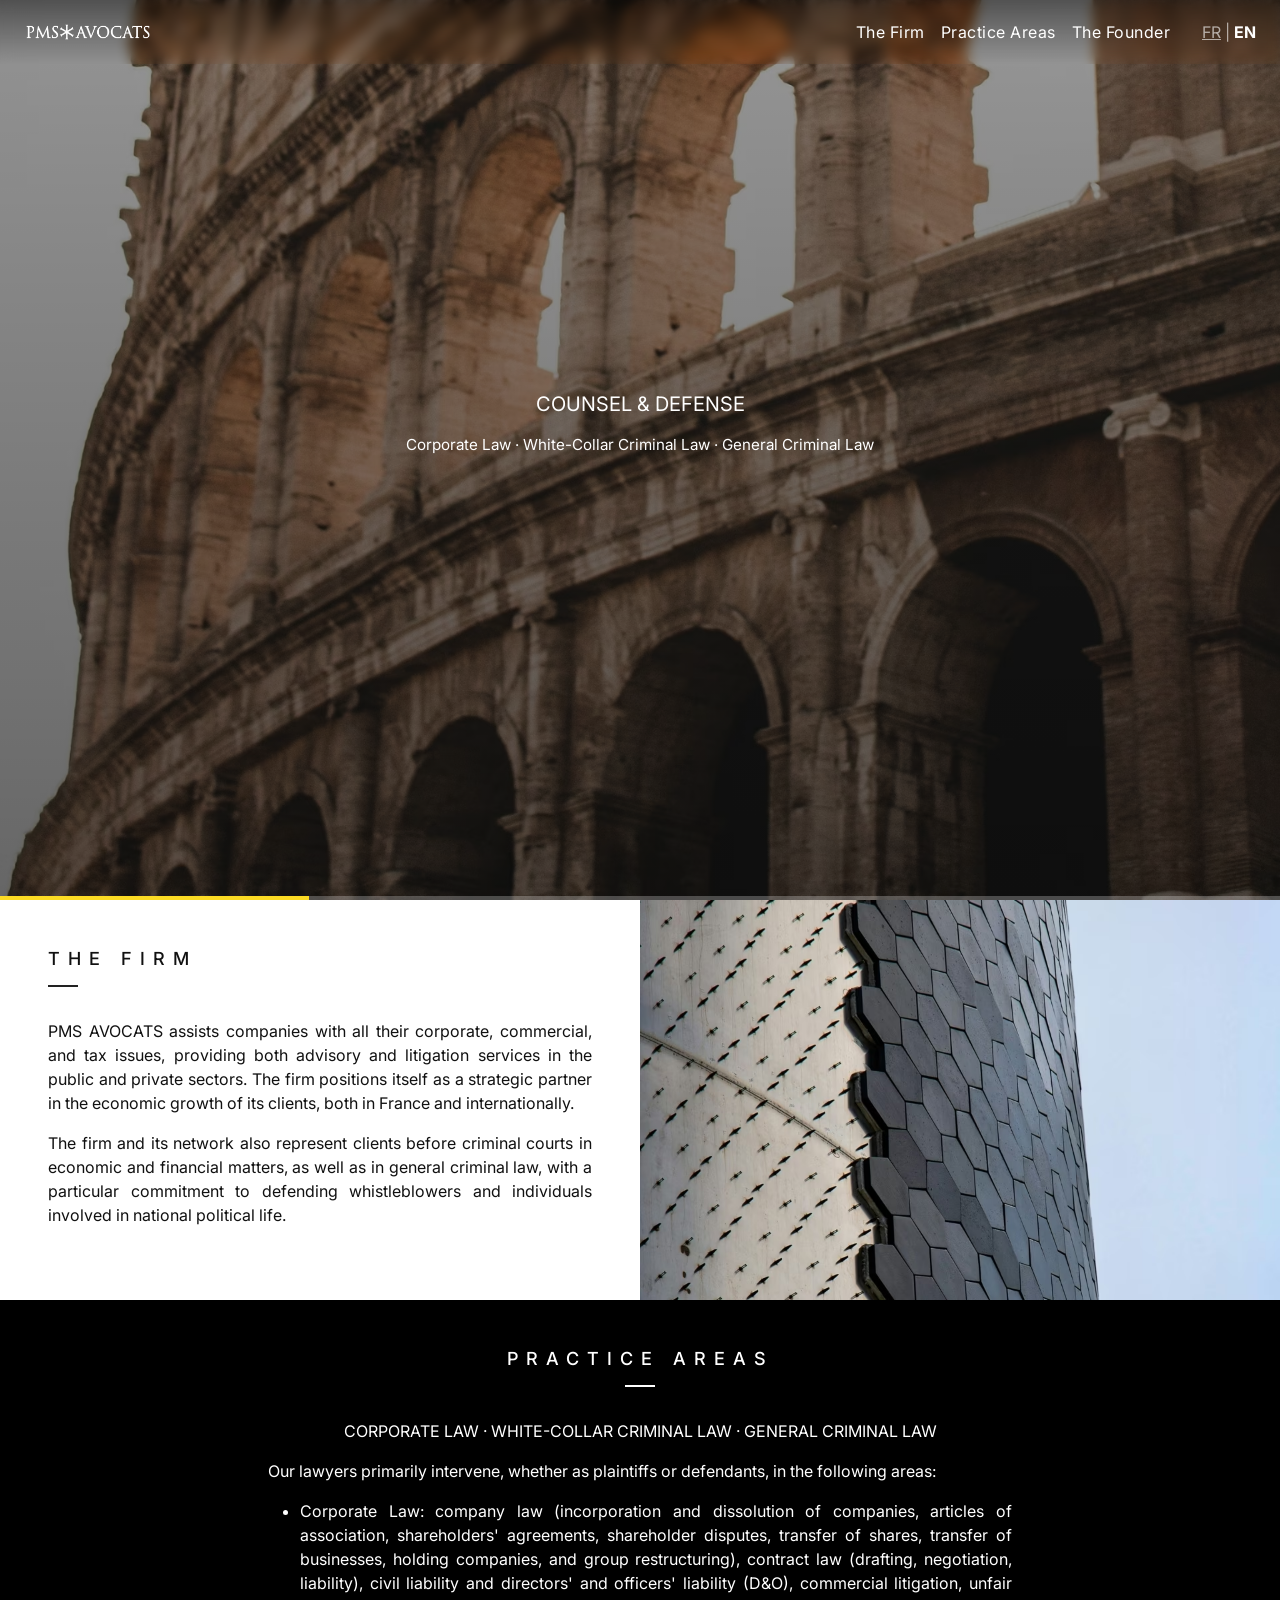
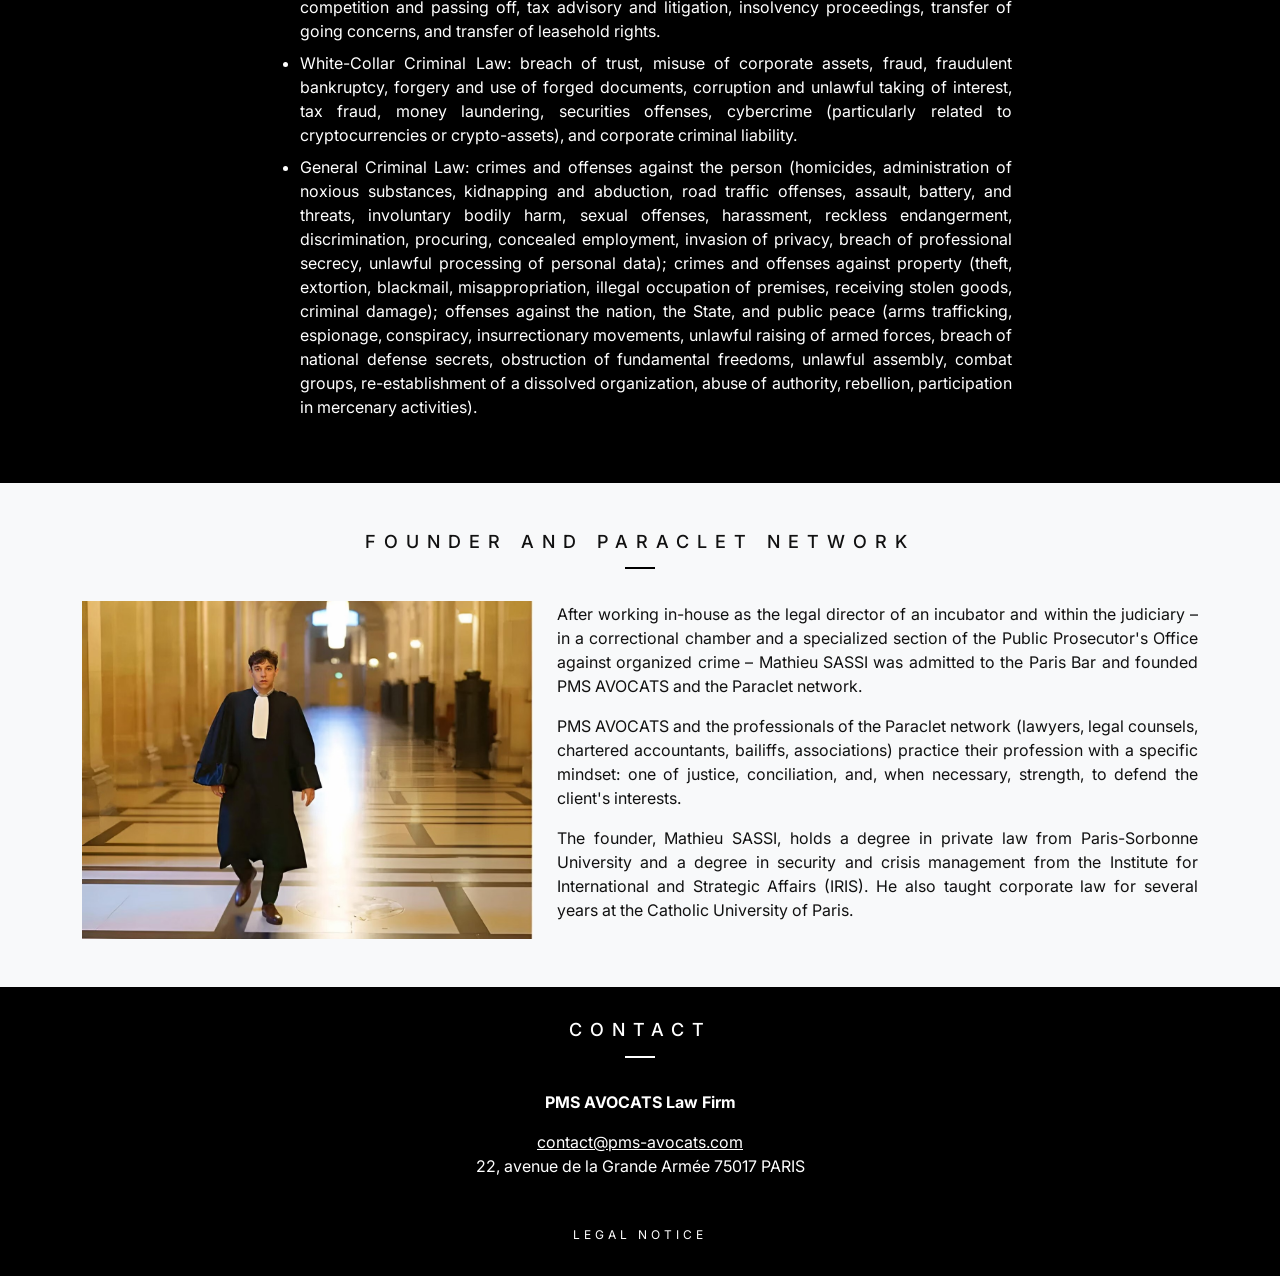
==== commit c5b04a3f: "Change French link class to remove decoration Updated the language switch link for French." ====
--- a/en/index.html
+++ b/en/index.html
@@ -61,7 +61,7 @@
         </ul>
         
         <div class="ms-lg-4 text-white">
-          <a href="../index.html" class="text-muted text-decoration-none me-2">FR</a>
+          <a href="../index.html" class="text-muted">FR</a>
           <span class="text-muted">|</span>
           <span class="text-white text-decoration-none ms-2 fw-bold">EN</span>
         </div>
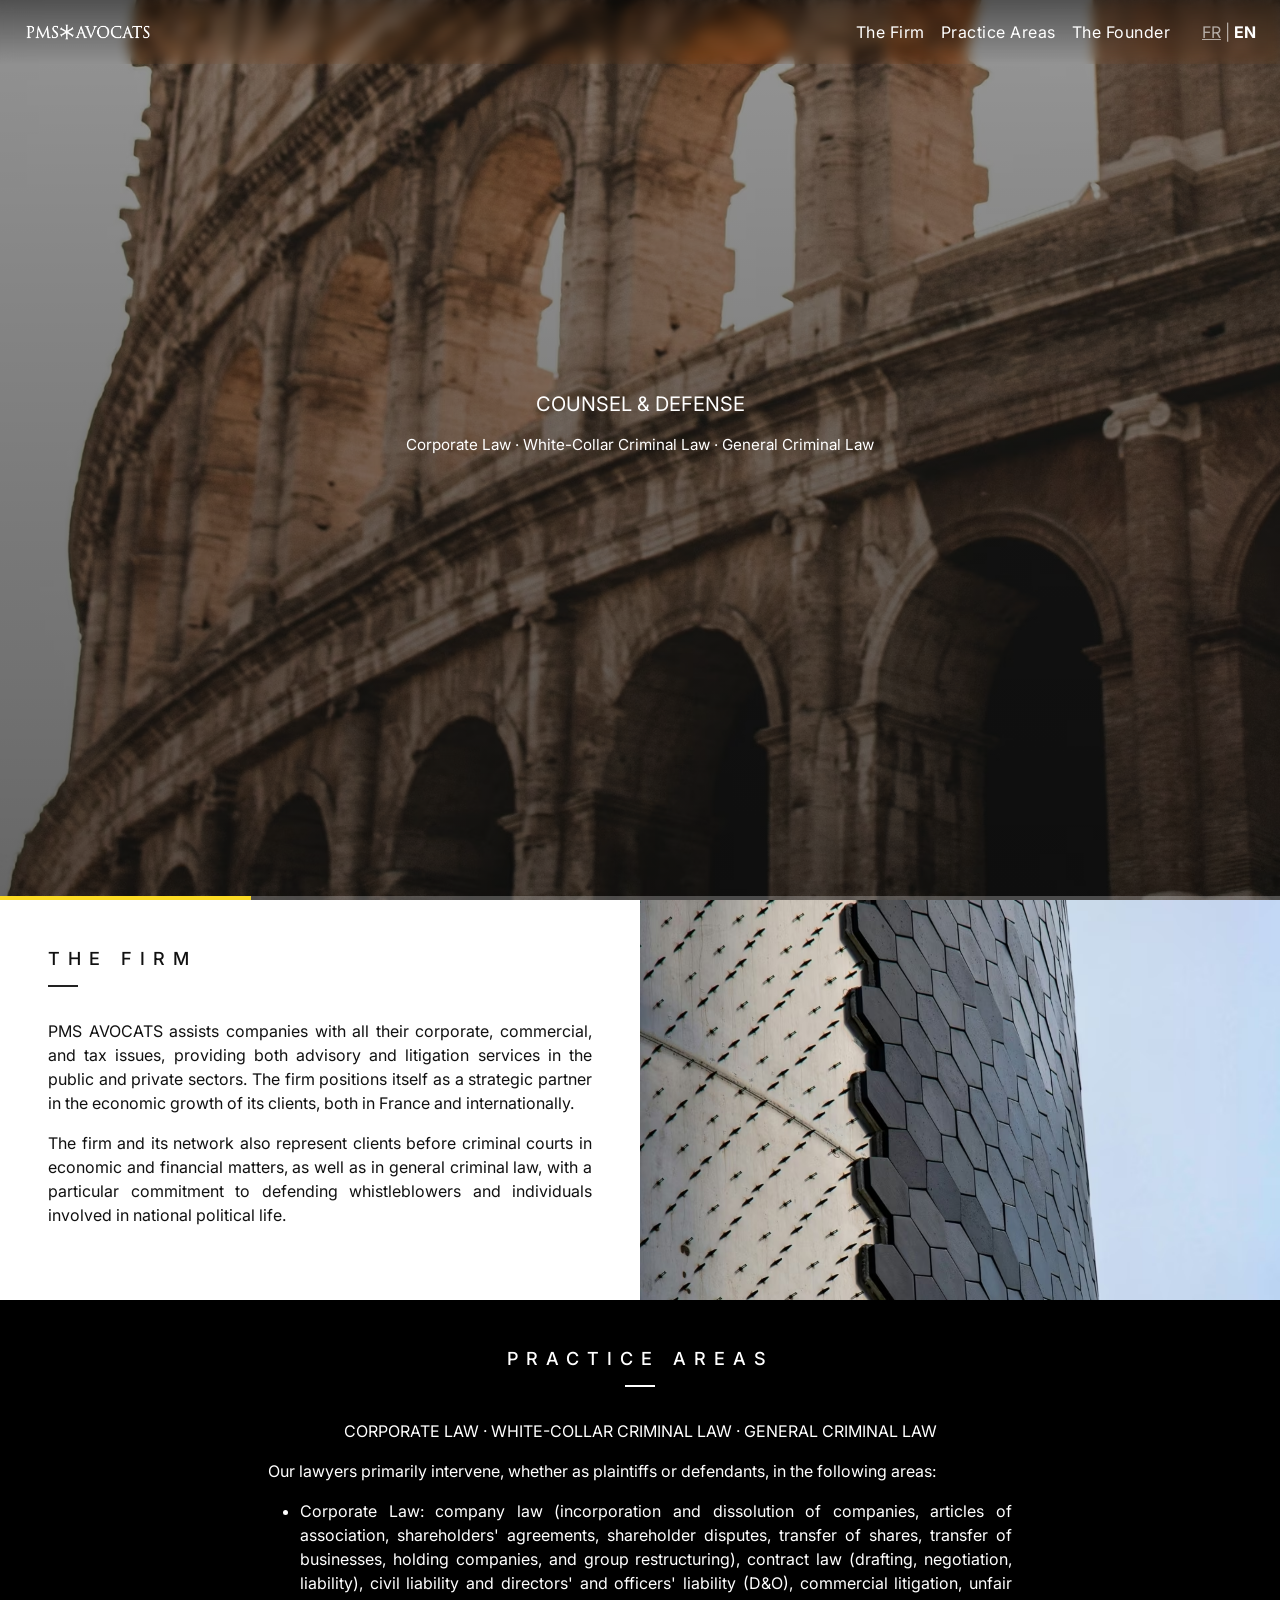
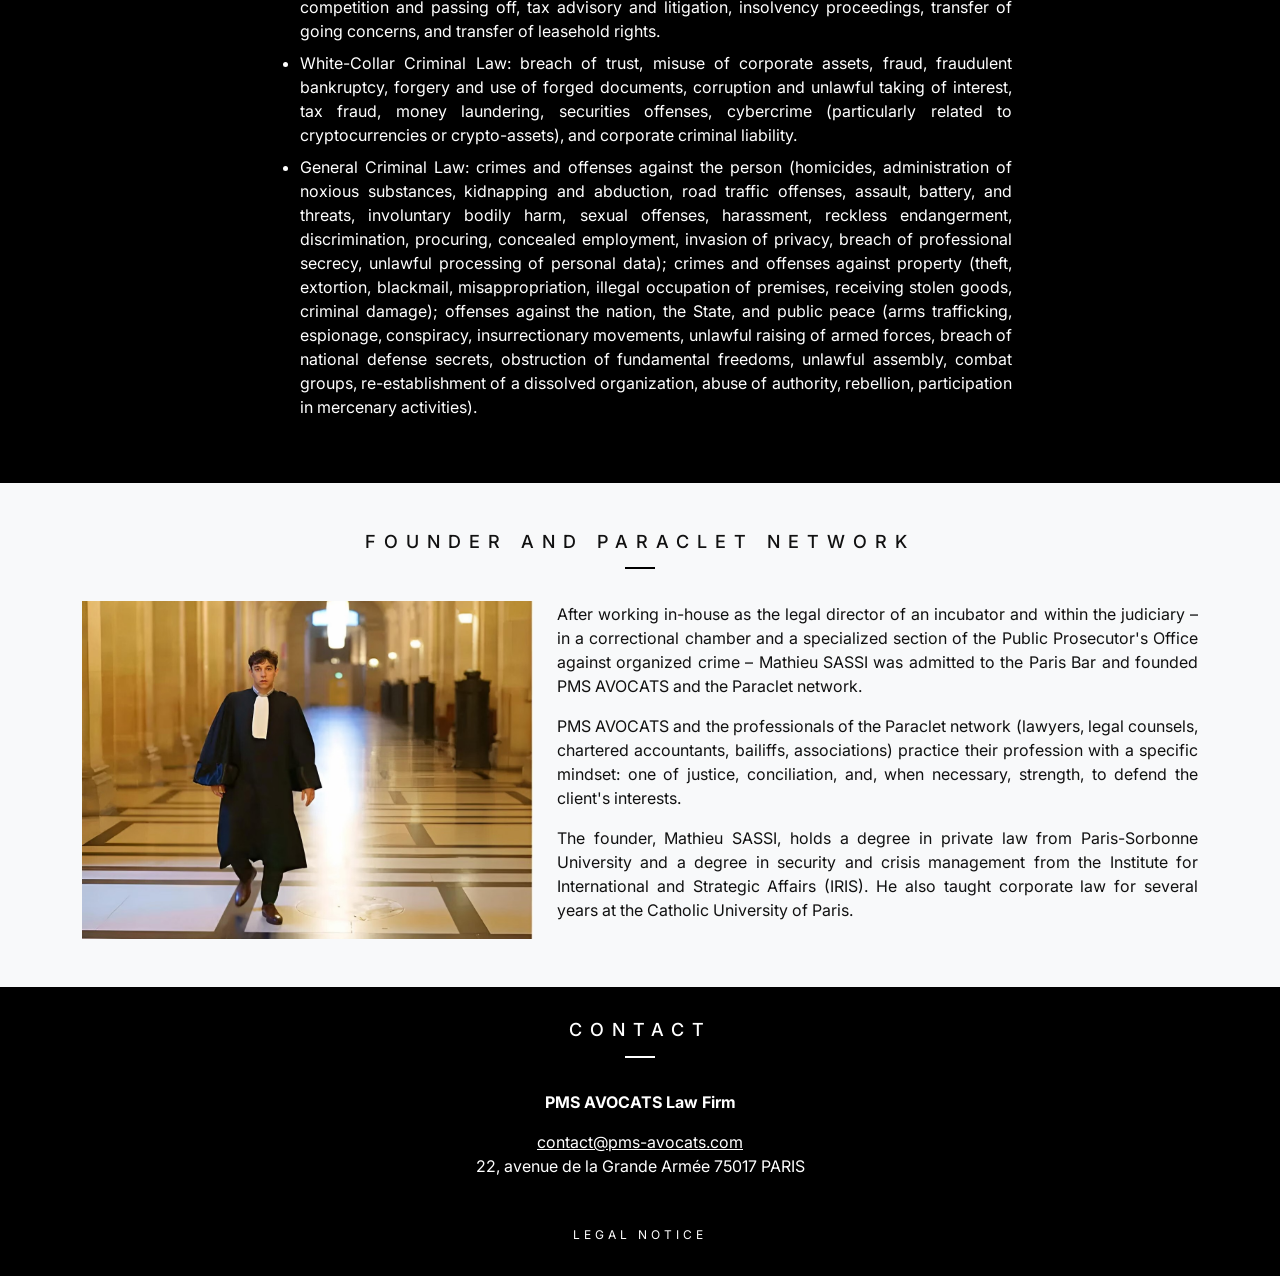
==== commit bdb15c97: "Update styles and link references in index.html" ====
--- a/en/index.html
+++ b/en/index.html
@@ -20,7 +20,6 @@
   </noscript>
   
   <style>@charset "UTF-8";:root{--bs-blue:#0d6efd;--bs-indigo:#6610f2;--bs-purple:#6f42c1;--bs-pink:#d63384;--bs-red:#dc3545;--bs-orange:#fd7e14;--bs-yellow:#ffc107;--bs-green:#198754;--bs-teal:#20c997;--bs-cyan:#0dcaf0;--bs-black:#000;--bs-white:#fff;--bs-gray:#6c757d;--bs-gray-dark:#343a40;--bs-gray-100:#f8f9fa;--bs-gray-200:#e9ecef;--bs-gray-300:#dee2e6;--bs-gray-400:#ced4da;--bs-gray-500:#adb5bd;--bs-gray-600:#6c757d;--bs-gray-700:#495057;--bs-gray-800:#343a40;--bs-gray-900:#212529;--bs-primary:#0d6efd;--bs-secondary:#6c757d;--bs-success:#198754;--bs-info:#0dcaf0;--bs-warning:#ffc107;--bs-danger:#dc3545;--bs-light:#f8f9fa;--bs-dark:#212529;--bs-primary-rgb:13,110,253;--bs-secondary-rgb:108,117,125;--bs-success-rgb:25,135,84;--bs-info-rgb:13,202,240;--bs-warning-rgb:255,193,7;--bs-danger-rgb:220,53,69;--bs-light-rgb:248,249,250;--bs-dark-rgb:33,37,41;--bs-primary-text-emphasis:#052c65;--bs-secondary-text-emphasis:#2b2f32;--bs-success-text-emphasis:#0a3622;--bs-info-text-emphasis:#055160;--bs-warning-text-emphasis:#664d03;--bs-danger-text-emphasis:#58151c;--bs-light-text-emphasis:#495057;--bs-dark-text-emphasis:#495057;--bs-primary-bg-subtle:#cfe2ff;--bs-secondary-bg-subtle:#e2e3e5;--bs-success-bg-subtle:#d1e7dd;--bs-info-bg-subtle:#cff4fc;--bs-warning-bg-subtle:#fff3cd;--bs-danger-bg-subtle:#f8d7da;--bs-light-bg-subtle:#fcfcfd;--bs-dark-bg-subtle:#ced4da;--bs-primary-border-subtle:#9ec5fe;--bs-secondary-border-subtle:#c4c8cb;--bs-success-border-subtle:#a3cfbb;--bs-info-border-subtle:#9eeaf9;--bs-warning-border-subtle:#ffe69c;--bs-danger-border-subtle:#f1aeb5;--bs-light-border-subtle:#e9ecef;--bs-dark-border-subtle:#adb5bd;--bs-white-rgb:255,255,255;--bs-black-rgb:0,0,0;--bs-font-sans-serif:system-ui,-apple-system,"Segoe UI",Roboto,"Helvetica Neue","Noto Sans","Liberation Sans",Arial,sans-serif,"Apple Color Emoji","Segoe UI Emoji","Segoe UI Symbol","Noto Color Emoji";--bs-font-monospace:SFMono-Regular,Menlo,Monaco,Consolas,"Liberation Mono","Courier New",monospace;--bs-gradient:linear-gradient(180deg, rgba(255, 255, 255, 0.15), rgba(255, 255, 255, 0));--bs-body-font-family:var(--bs-font-sans-serif);--bs-body-font-size:1rem;--bs-body-font-weight:400;--bs-body-line-height:1.5;--bs-body-color:#212529;--bs-body-color-rgb:33,37,41;--bs-body-bg:#fff;--bs-body-bg-rgb:255,255,255;--bs-emphasis-color:#000;--bs-emphasis-color-rgb:0,0,0;--bs-secondary-color:rgba(33, 37, 41, 0.75);--bs-secondary-color-rgb:33,37,41;--bs-secondary-bg:#e9ecef;--bs-secondary-bg-rgb:233,236,239;--bs-tertiary-color:rgba(33, 37, 41, 0.5);--bs-tertiary-color-rgb:33,37,41;--bs-tertiary-bg:#f8f9fa;--bs-tertiary-bg-rgb:248,249,250;--bs-heading-color:inherit;--bs-link-color:#0d6efd;--bs-link-color-rgb:13,110,253;--bs-link-decoration:underline;--bs-link-hover-color:#0a58ca;--bs-link-hover-color-rgb:10,88,202;--bs-code-color:#d63384;--bs-highlight-color:#212529;--bs-highlight-bg:#fff3cd;--bs-border-width:1px;--bs-border-style:solid;--bs-border-color:#dee2e6;--bs-border-color-translucent:rgba(0, 0, 0, 0.175);--bs-border-radius:0.375rem;--bs-border-radius-sm:0.25rem;--bs-border-radius-lg:0.5rem;--bs-border-radius-xl:1rem;--bs-border-radius-xxl:2rem;--bs-border-radius-2xl:var(--bs-border-radius-xxl);--bs-border-radius-pill:50rem;--bs-box-shadow:0 0.5rem 1rem rgba(0, 0, 0, 0.15);--bs-box-shadow-sm:0 0.125rem 0.25rem rgba(0, 0, 0, 0.075);--bs-box-shadow-lg:0 1rem 3rem rgba(0, 0, 0, 0.175);--bs-box-shadow-inset:inset 0 1px 2px rgba(0, 0, 0, 0.075);--bs-focus-ring-width:0.25rem;--bs-focus-ring-opacity:0.25;--bs-focus-ring-color:rgba(13, 110, 253, 0.25);--bs-form-valid-color:#198754;--bs-form-valid-border-color:#198754;--bs-form-invalid-color:#dc3545;--bs-form-invalid-border-color:#dc3545}*,::after,::before{box-sizing:border-box}@media (prefers-reduced-motion:no-preference){:root{scroll-behavior:smooth}}body{margin:0;font-family:var(--bs-body-font-family);font-size:var(--bs-body-font-size);font-weight:var(--bs-body-font-weight);line-height:var(--bs-body-line-height);color:var(--bs-body-color);text-align:var(--bs-body-text-align);background-color:var(--bs-body-bg);-webkit-text-size-adjust:100%}p{margin-top:0;margin-bottom:1rem}ul{padding-left:2rem}ul{margin-top:0;margin-bottom:1rem}a{color:rgba(var(--bs-link-color-rgb),var(--bs-link-opacity,1));text-decoration:underline}img{vertical-align:middle}button{border-radius:0}button{margin:0;font-family:inherit;font-size:inherit;line-height:inherit}button{text-transform:none}[type=button],button{-webkit-appearance:button}::-moz-focus-inner{padding:0;border-style:none}::-webkit-datetime-edit-day-field,::-webkit-datetime-edit-fields-wrapper,::-webkit-datetime-edit-hour-field,::-webkit-datetime-edit-minute,::-webkit-datetime-edit-month-field,::-webkit-datetime-edit-text,::-webkit-datetime-edit-year-field{padding:0}::-webkit-inner-spin-button{height:auto}::-webkit-search-decoration{-webkit-appearance:none}::-webkit-color-swatch-wrapper{padding:0}::-webkit-file-upload-button{font:inherit;-webkit-appearance:button}::file-selector-button{font:inherit;-webkit-appearance:button}.container-fluid{--bs-gutter-x:1.5rem;--bs-gutter-y:0;width:100%;padding-right:calc(var(--bs-gutter-x)*.5);padding-left:calc(var(--bs-gutter-x)*.5);margin-right:auto;margin-left:auto}:root{--bs-breakpoint-xs:0;--bs-breakpoint-sm:576px;--bs-breakpoint-md:768px;--bs-breakpoint-lg:992px;--bs-breakpoint-xl:1200px;--bs-breakpoint-xxl:1400px}.collapse:not(.show){display:none}.nav-link{display:block;padding:var(--bs-nav-link-padding-y) var(--bs-nav-link-padding-x);font-size:var(--bs-nav-link-font-size);font-weight:var(--bs-nav-link-font-weight);color:var(--bs-nav-link-color);text-decoration:none;background:0 0;border:0}.navbar{--bs-navbar-padding-x:0;--bs-navbar-padding-y:0.5rem;--bs-navbar-color:rgba(var(--bs-emphasis-color-rgb), 0.65);--bs-navbar-hover-color:rgba(var(--bs-emphasis-color-rgb), 0.8);--bs-navbar-disabled-color:rgba(var(--bs-emphasis-color-rgb), 0.3);--bs-navbar-active-color:rgba(var(--bs-emphasis-color-rgb), 1);--bs-navbar-brand-padding-y:0.3125rem;--bs-navbar-brand-margin-end:1rem;--bs-navbar-brand-font-size:1.25rem;--bs-navbar-brand-color:rgba(var(--bs-emphasis-color-rgb), 1);--bs-navbar-brand-hover-color:rgba(var(--bs-emphasis-color-rgb), 1);--bs-navbar-nav-link-padding-x:0.5rem;--bs-navbar-toggler-padding-y:0.25rem;--bs-navbar-toggler-padding-x:0.75rem;--bs-navbar-toggler-font-size:1.25rem;--bs-navbar-toggler-icon-bg:url("data:image/svg+xml,%3csvg xmlns='http://www.w3.org/2000/svg' viewBox='0 0 30 30'%3e%3cpath stroke='rgba%2833, 37, 41, 0.75%29' stroke-linecap='round' stroke-miterlimit='10' stroke-width='2' d='M4 7h22M4 15h22M4 23h22'/%3e%3c/svg%3e");--bs-navbar-toggler-border-color:rgba(var(--bs-emphasis-color-rgb), 0.15);--bs-navbar-toggler-border-radius:var(--bs-border-radius);--bs-navbar-toggler-focus-width:0.25rem;position:relative;display:flex;flex-wrap:wrap;align-items:center;justify-content:space-between;padding:var(--bs-navbar-padding-y) var(--bs-navbar-padding-x)}.navbar>.container-fluid{display:flex;flex-wrap:inherit;align-items:center;justify-content:space-between}.navbar-brand{padding-top:var(--bs-navbar-brand-padding-y);padding-bottom:var(--bs-navbar-brand-padding-y);margin-right:var(--bs-navbar-brand-margin-end);font-size:var(--bs-navbar-brand-font-size);color:var(--bs-navbar-brand-color);text-decoration:none;white-space:nowrap}.navbar-nav{--bs-nav-link-padding-x:0;--bs-nav-link-padding-y:0.5rem;--bs-nav-link-font-weight: ;--bs-nav-link-color:var(--bs-navbar-color);--bs-nav-link-hover-color:var(--bs-navbar-hover-color);--bs-nav-link-disabled-color:var(--bs-navbar-disabled-color);display:flex;flex-direction:column;padding-left:0;margin-bottom:0;list-style:none}.navbar-collapse{flex-grow:1;flex-basis:100%;align-items:center}.navbar-toggler{padding:var(--bs-navbar-toggler-padding-y) var(--bs-navbar-toggler-padding-x);font-size:var(--bs-navbar-toggler-font-size);line-height:1;color:var(--bs-navbar-color);background-color:transparent;border:var(--bs-border-width) solid var(--bs-navbar-toggler-border-color);border-radius:var(--bs-navbar-toggler-border-radius)}.navbar-toggler-icon{display:inline-block;width:1.5em;height:1.5em;vertical-align:middle;background-image:var(--bs-navbar-toggler-icon-bg);background-repeat:no-repeat;background-position:center;background-size:100%}@media (min-width:992px){.navbar-expand-lg{flex-wrap:nowrap;justify-content:flex-start}.navbar-expand-lg .navbar-nav{flex-direction:row}.navbar-expand-lg .navbar-nav .nav-link{padding-right:var(--bs-navbar-nav-link-padding-x);padding-left:var(--bs-navbar-nav-link-padding-x)}.navbar-expand-lg .navbar-collapse{display:flex!important;flex-basis:auto}.navbar-expand-lg .navbar-toggler{display:none}}.navbar-dark{--bs-navbar-color:rgba(255, 255, 255, 0.55);--bs-navbar-hover-color:rgba(255, 255, 255, 0.75);--bs-navbar-disabled-color:rgba(255, 255, 255, 0.25);--bs-navbar-active-color:#fff;--bs-navbar-brand-color:#fff;--bs-navbar-brand-hover-color:#fff;--bs-navbar-toggler-border-color:rgba(255, 255, 255, 0.1);--bs-navbar-toggler-icon-bg:url("data:image/svg+xml,%3csvg xmlns='http://www.w3.org/2000/svg' viewBox='0 0 30 30'%3e%3cpath stroke='rgba%28255, 255, 255, 0.55%29' stroke-linecap='round' stroke-miterlimit='10' stroke-width='2' d='M4 7h22M4 15h22M4 23h22'/%3e%3c/svg%3e")}:root{--bs-btn-close-filter: }.carousel{position:relative}.carousel-inner{position:relative;width:100%;overflow:hidden}.carousel-inner::after{display:block;clear:both;content:""}.carousel-item{position:relative;display:none;float:left;width:100%;margin-right:-100%;-webkit-backface-visibility:hidden;backface-visibility:hidden}.carousel-item.active{display:block}.carousel-fade .carousel-item{opacity:0;transform:none}.carousel-fade .carousel-item.active{z-index:1;opacity:1}.carousel-caption{position:absolute;right:15%;bottom:1.25rem;left:15%;padding-top:1.25rem;padding-bottom:1.25rem;color:var(--bs-carousel-caption-color);text-align:center}:root{--bs-carousel-indicator-active-bg:#fff;--bs-carousel-caption-color:#fff;--bs-carousel-control-icon-filter: }.d-block{display:block!important}.d-flex{display:flex!important}.position-relative{position:relative!important}.w-100{width:100%!important}.h-100{height:100%!important}.flex-column{flex-direction:column!important}.justify-content-end{justify-content:flex-end!important}.justify-content-center{justify-content:center!important}.align-items-center{align-items:center!important}.me-2{margin-right:.5rem!important}.px-4{padding-right:1.5rem!important;padding-left:1.5rem!important}.fw-bold{font-weight:700!important}.text-decoration-none{text-decoration:none!important}.text-white{--bs-text-opacity:1;color:rgba(var(--bs-white-rgb),var(--bs-text-opacity))!important}.text-muted{--bs-text-opacity:1;color:var(--bs-secondary-color)!important}@media (min-width:992px){.align-items-lg-center{align-items:center!important}.ms-lg-4{margin-left:1.5rem!important}}:root{--nav-h:64px;--nav-bg:rgba(0,0,0,.85);--nav-hover:rgba(0,0,0,.45)}html{scroll-behavior:smooth;scroll-padding-top:var(--nav-h);height:100%}body{font-family:Inter,system-ui,-apple-system,Segoe UI,Roboto,Helvetica,Arial,"Apple Color Emoji","Segoe UI Emoji","Noto Color Emoji",sans-serif;padding-top:0;background:#fff;color:#111;height:100%;display:flex;flex-direction:column}main{flex:1}.custom-navbar{height:var(--nav-h);z-index:1050;box-shadow:0 6px 20px rgba(0,0,0,.25);backdrop-filter:saturate(160%) blur(6px);position:fixed;top:0;left:0;right:0;background-color:transparent;box-shadow:none;backdrop-filter:none}.custom-navbar:not(.scrolled){background:linear-gradient(180deg,rgba(0,0,0,.45),rgba(0,0,0,0));backdrop-filter:saturate(160%) blur(6px)}.navbar .nav-link{letter-spacing:.5px}.menu-overlay{position:fixed;top:0;left:0;right:0;bottom:0;background:rgba(0,0,0,.9);z-index:1040;display:none}#mainCarousel,#mainCarousel .carousel-item{height:100vh}#mainCarousel img{object-fit:cover}#mainCarousel .carousel-item::before{content:"";position:absolute;inset:0;background:linear-gradient(to bottom,rgba(0,0,0,.35),rgba(0,0,0,.55))}#mainCarousel .resume{text-transform:uppercase;color:#fff;font-size:clamp(1rem,2.5vw,1.25rem)}#mainCarousel .detail{color:#fff;line-height:1.35;font-weight:400;font-size:clamp(.8rem,1.4vw,.95rem)}.carousel-caption{opacity:0;transform:translateY(24px)}#mainCarousel{position:relative}.carousel-progress{position:absolute;left:0;right:0;bottom:0;height:4px;background:rgba(255,255,255,.25);z-index:1049;overflow:hidden}.carousel-progress__bar{height:100%;width:0%;background:#fcdb24}section{scroll-margin-top:calc(var(--nav-h) + 12px)}@media (max-width:576px){body{padding-left:0;padding-right:0}.navbar-nav .nav-link{padding-top:.75rem;padding-bottom:.75rem}}.custom-navbar .text-muted {color: rgba(255, 255, 255, 0.6) !important;}</style>
-
   <link rel="stylesheet" href="../assets/css/bootstrap.min.purged.css" media="print" onload="this.media='all'">
   <link rel="stylesheet" href="../assets/css/style.min.css" media="print" onload="this.media='all'">
   
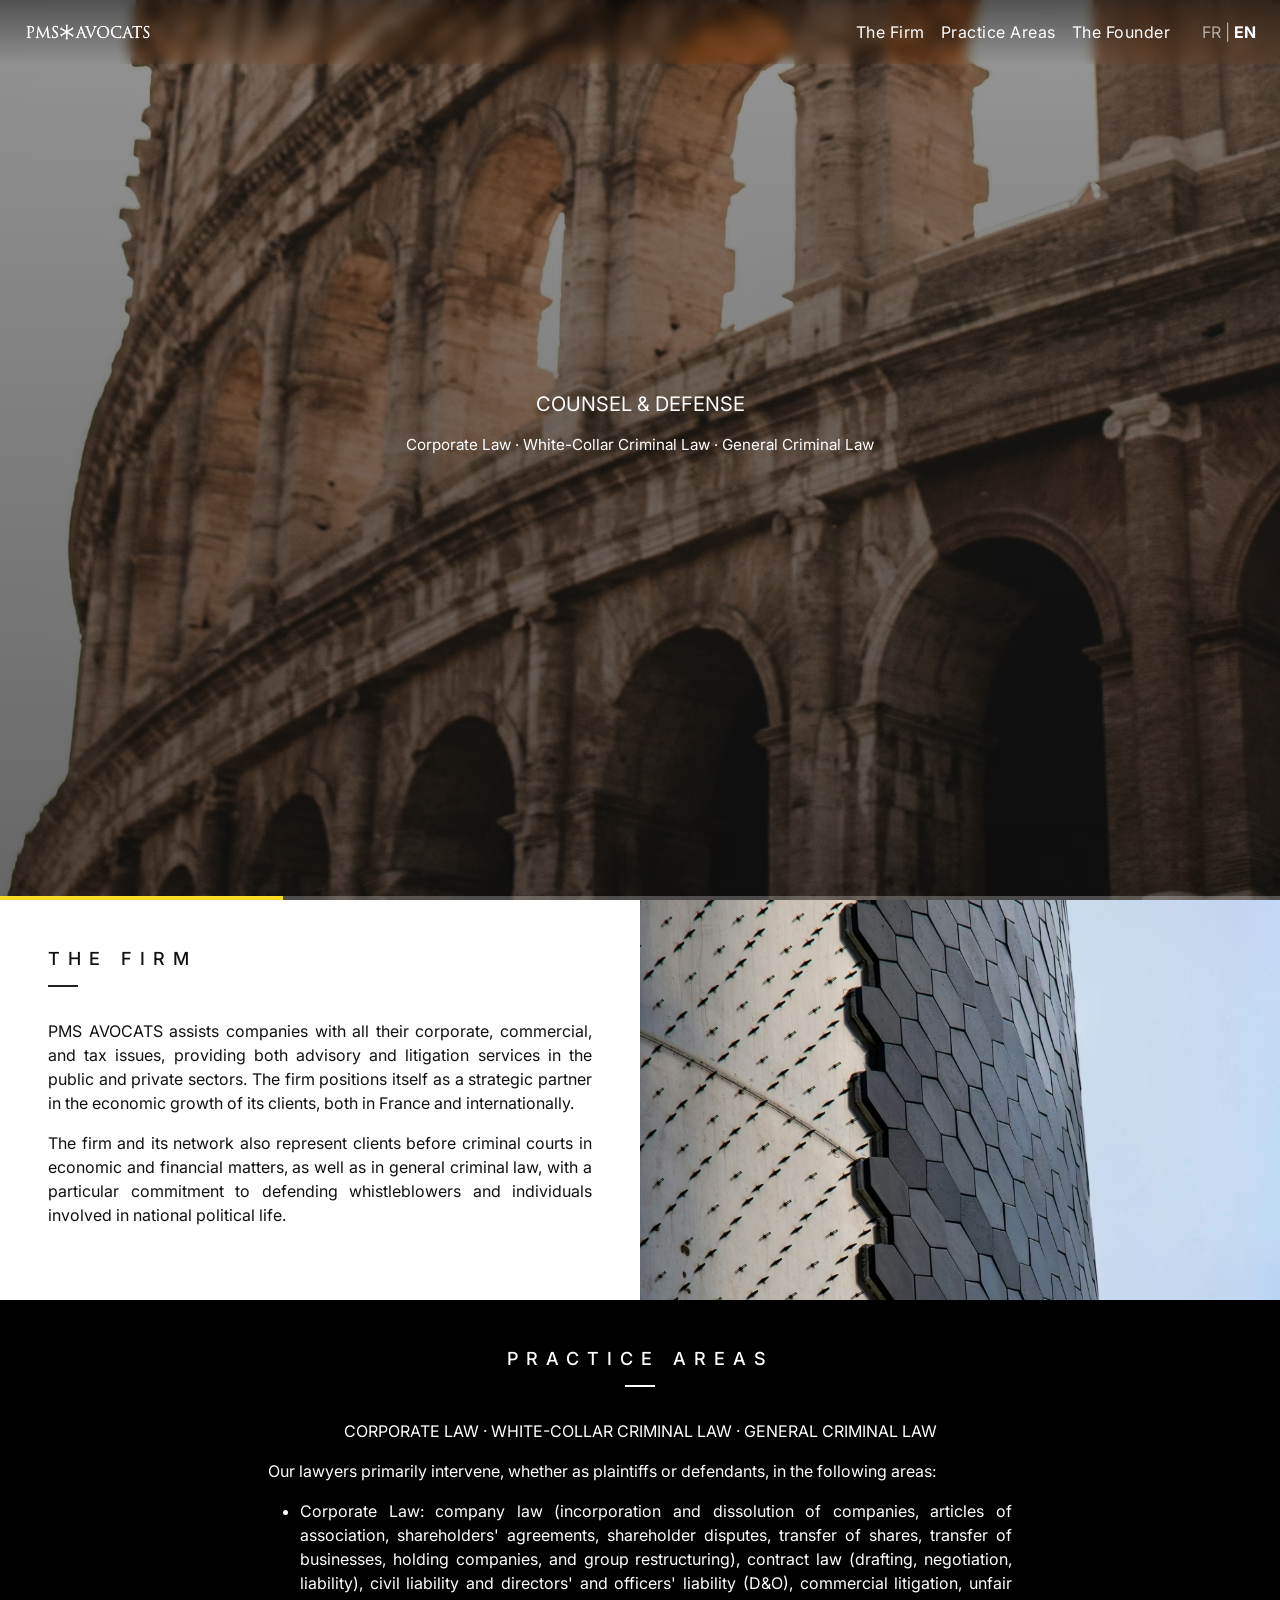
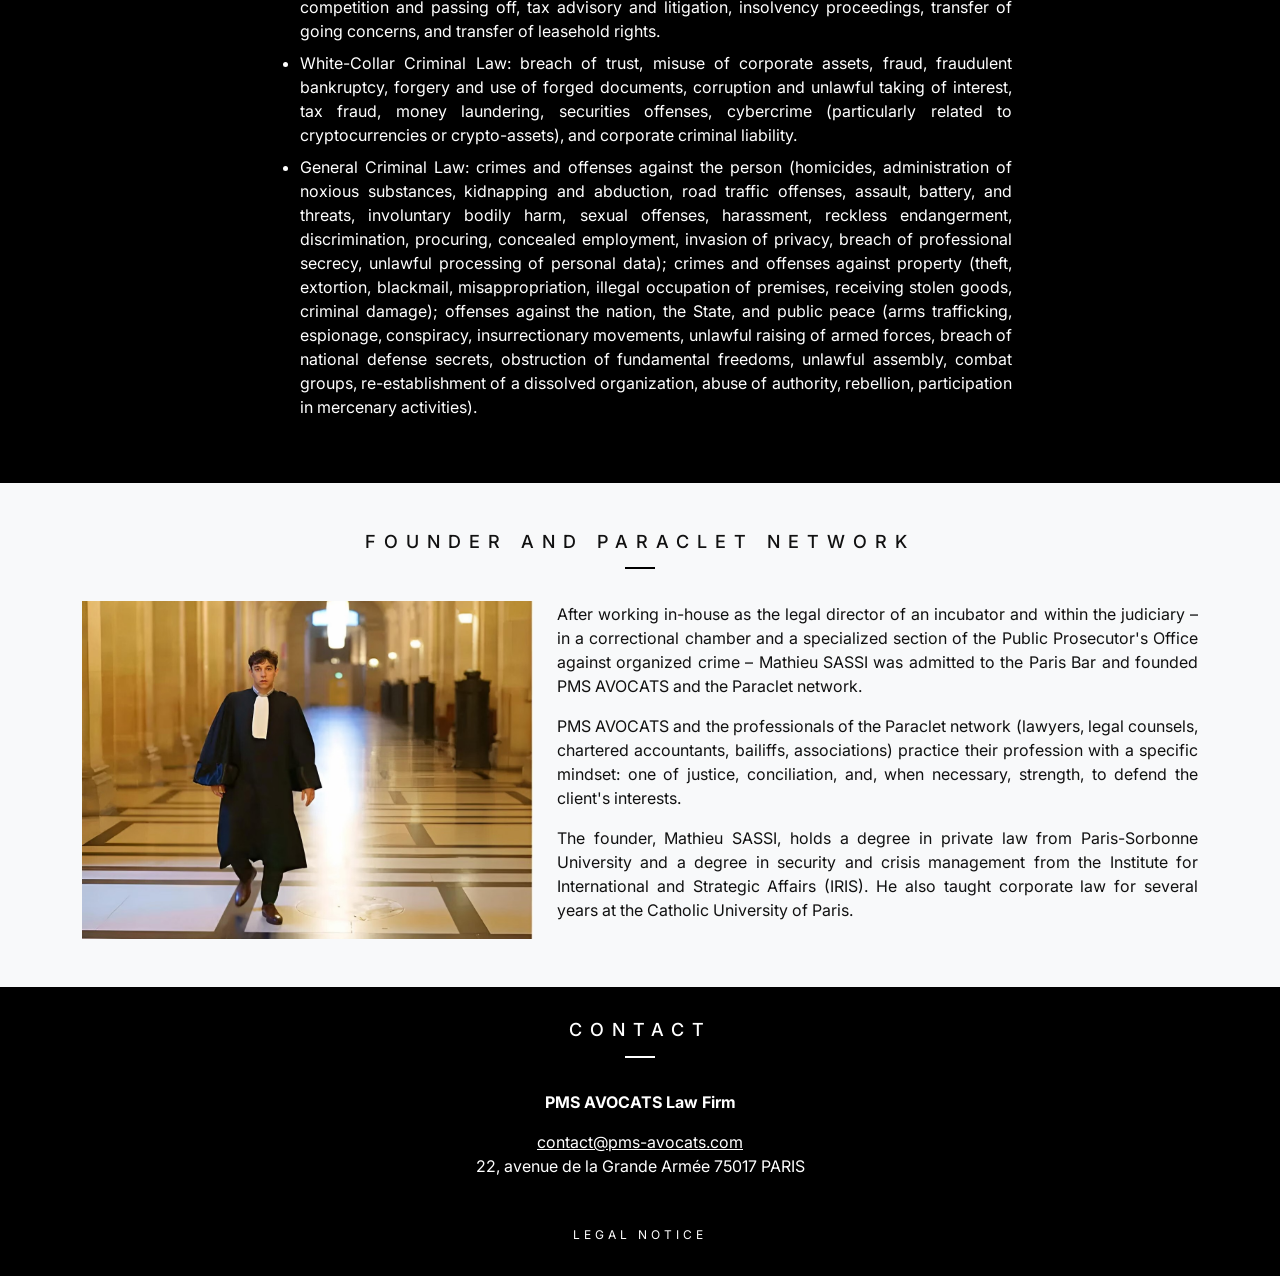
==== commit dab0e6c8: "Enhance French link styling in index.html Updated the French link to include additional classes for " ====
--- a/en/index.html
+++ b/en/index.html
@@ -60,7 +60,7 @@
         </ul>
         
         <div class="ms-lg-4 text-white">
-          <a href="../index.html" class="text-muted">FR</a>
+          <a href="../index.html" class="text-muted text-decoration-none ms-2">FR</a>
           <span class="text-muted">|</span>
           <span class="text-white text-decoration-none ms-2 fw-bold">EN</span>
         </div>
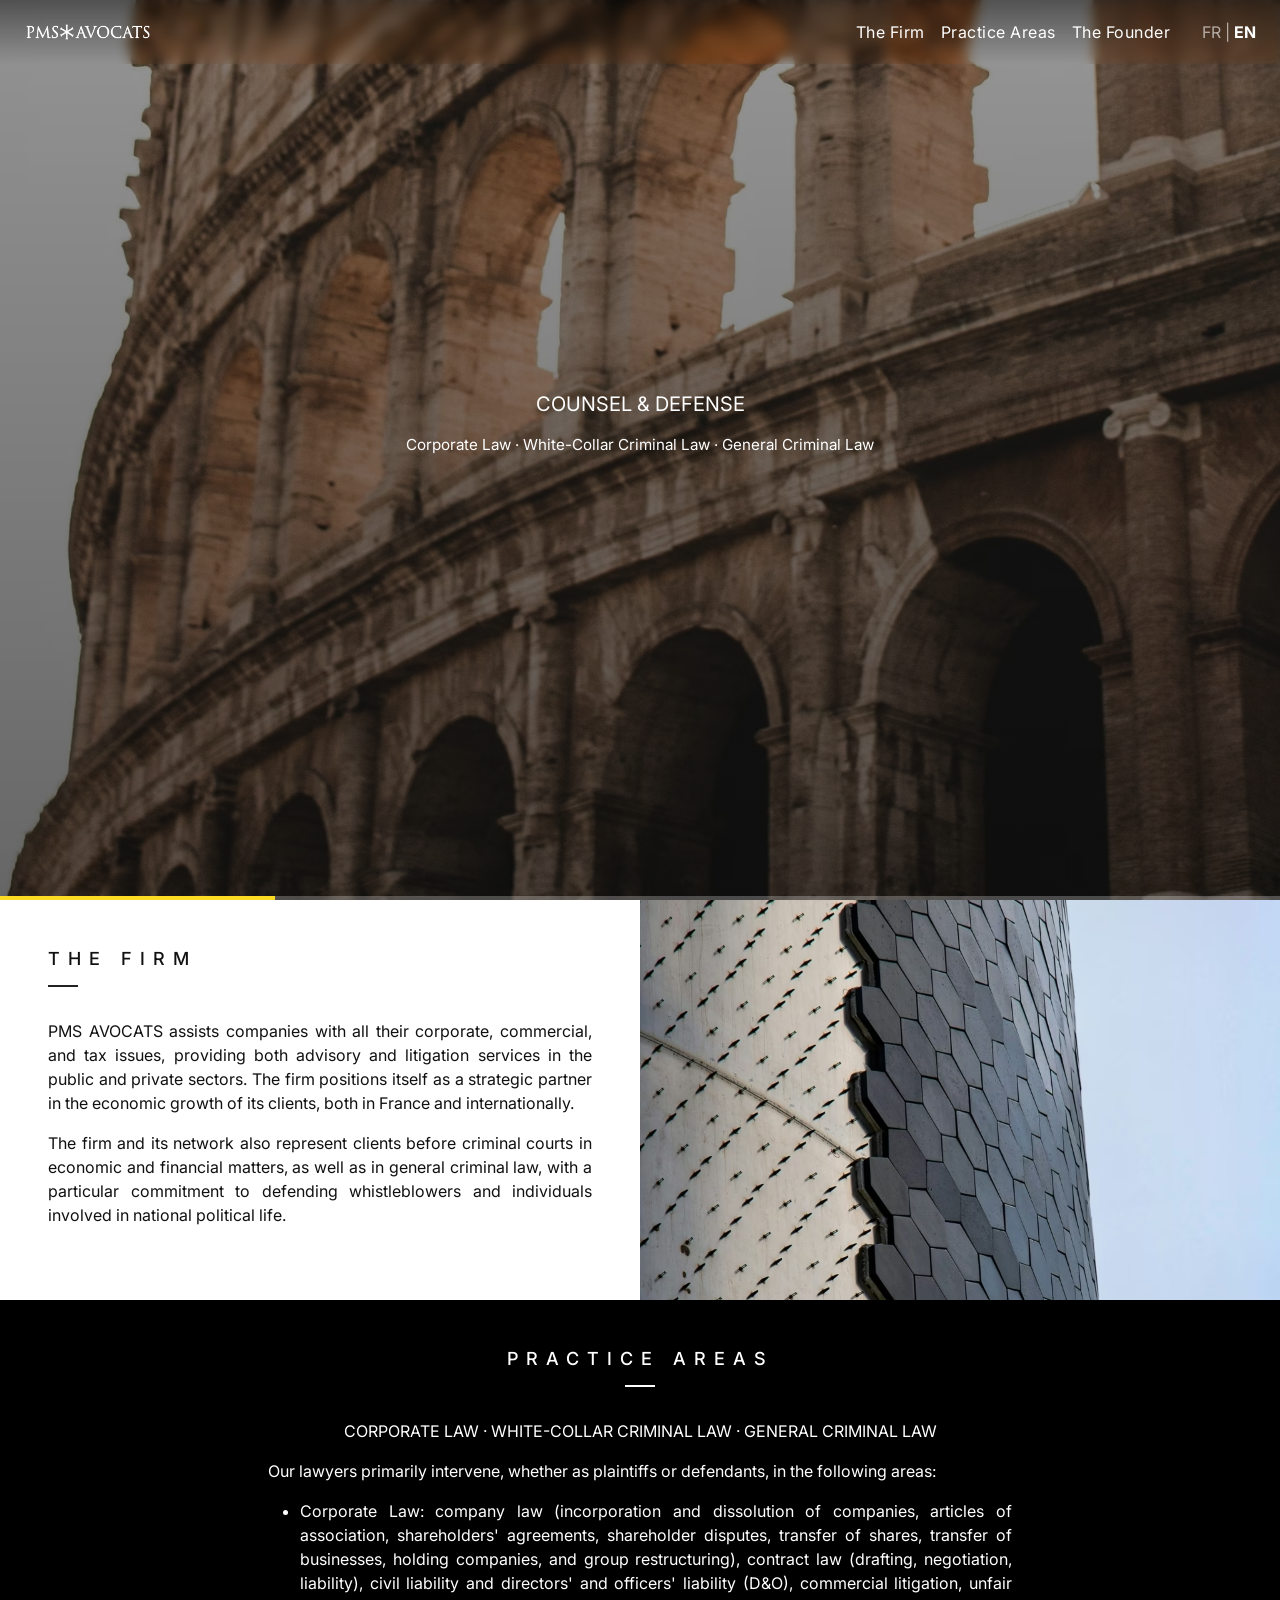
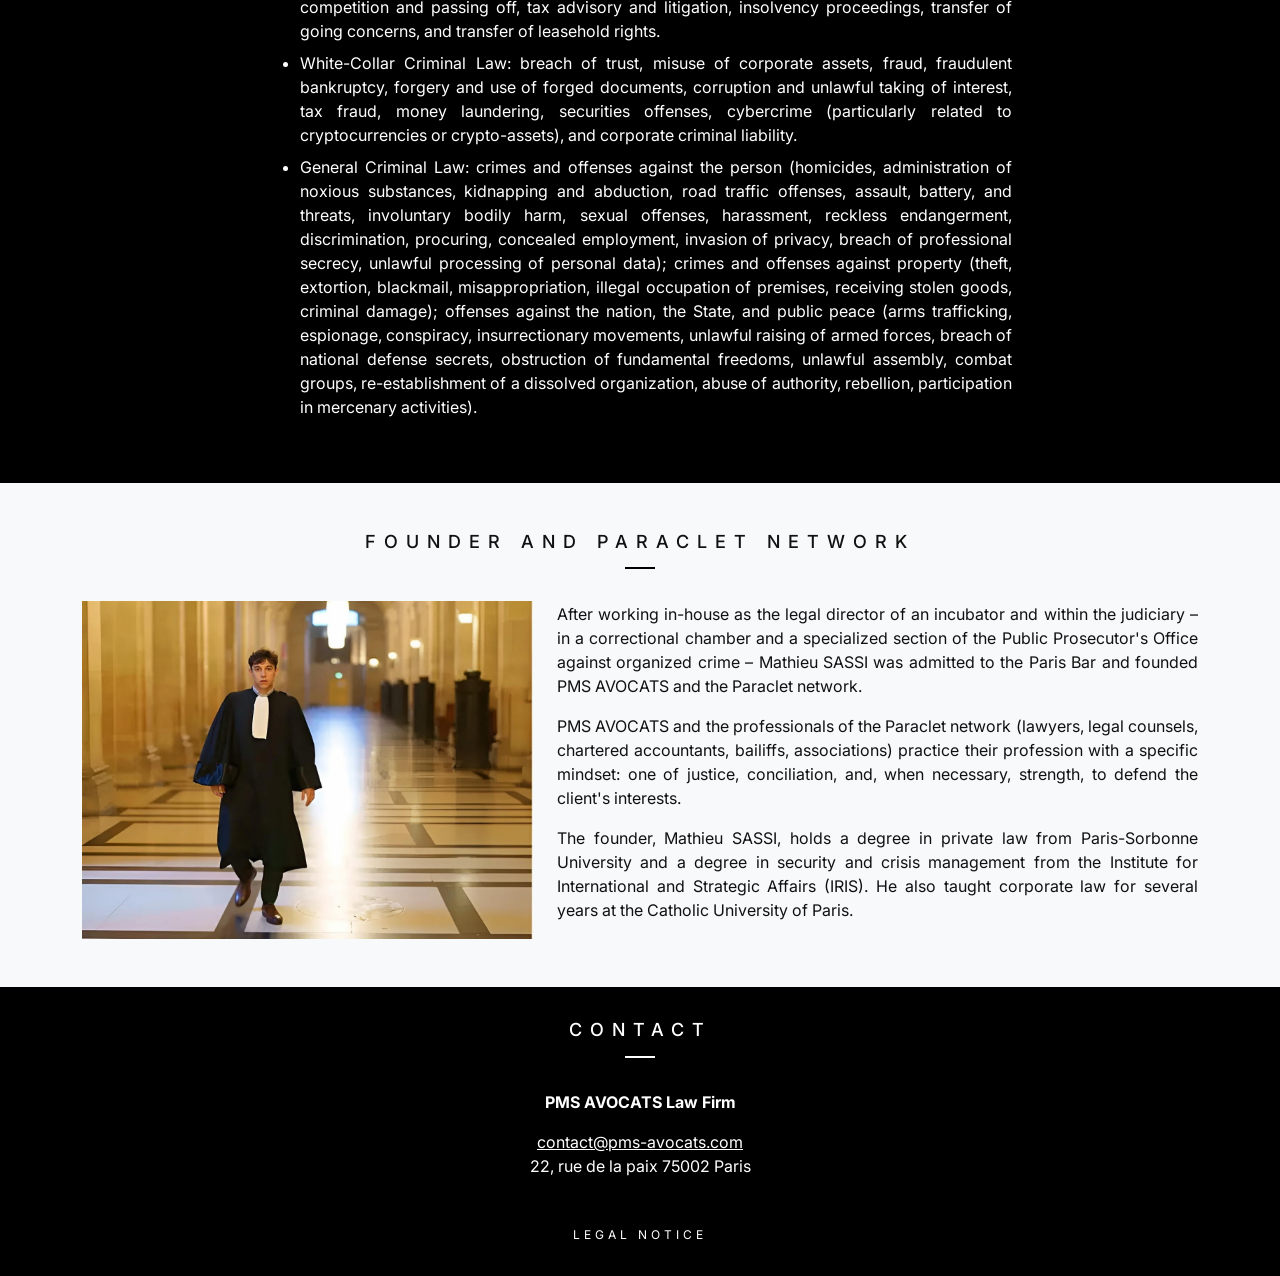
==== commit c8ad42c2: "Change address in contact section Updated the address for PMS AVOCATS Law Firm." ====
--- a/en/index.html
+++ b/en/index.html
@@ -160,7 +160,7 @@
           <div class="col-md-6 text-center">
             <p><strong>PMS AVOCATS Law Firm</strong></p>
             <a href="mailto:contact@pms-avocats.com" class="text-white">contact@pms-avocats.com</a>
-            <p>22, avenue de la Grande Armée 75017 PARIS</p>
+            <p>22, rue de la paix 75002 Paris</p>
           </div>
         </div>
       </div>
